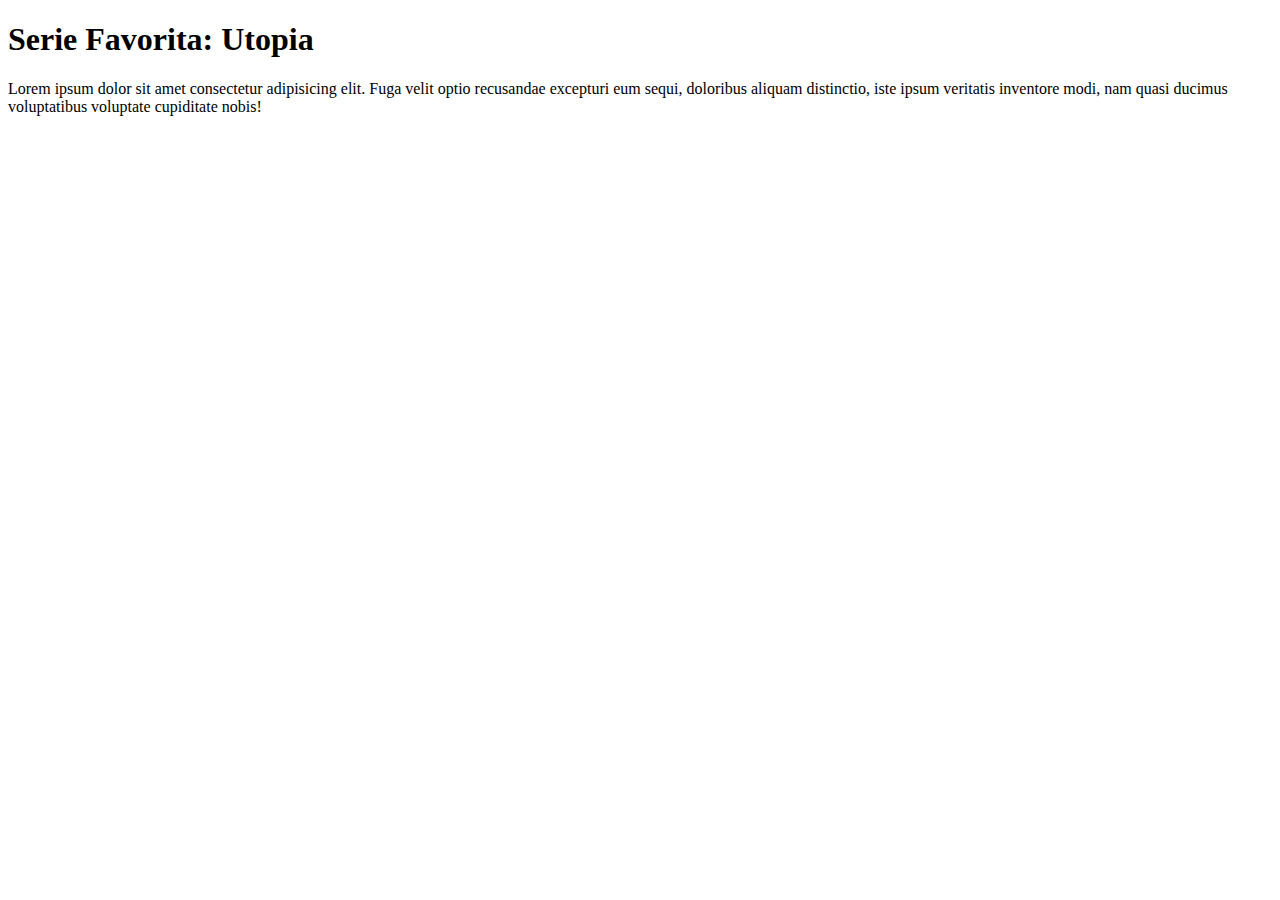
==== docs/index.html @ 69474b20 "Cambiando orden de archivos en carpetas." ====
<!DOCTYPE html>
<html lang="en">
<head>
  <meta charset="UTF-8">
  <meta name="viewport" content="width=device-width, initial-scale=1.0">
  <title>Práctica 12</title>
</head>
<h1>Serie Favorita: Utopia</h1>
<body>
  Lorem ipsum dolor sit amet consectetur adipisicing elit. Fuga velit optio recusandae excepturi eum sequi, doloribus aliquam distinctio, iste ipsum veritatis inventore modi, nam quasi ducimus voluptatibus voluptate cupiditate nobis!
</body>
</html>
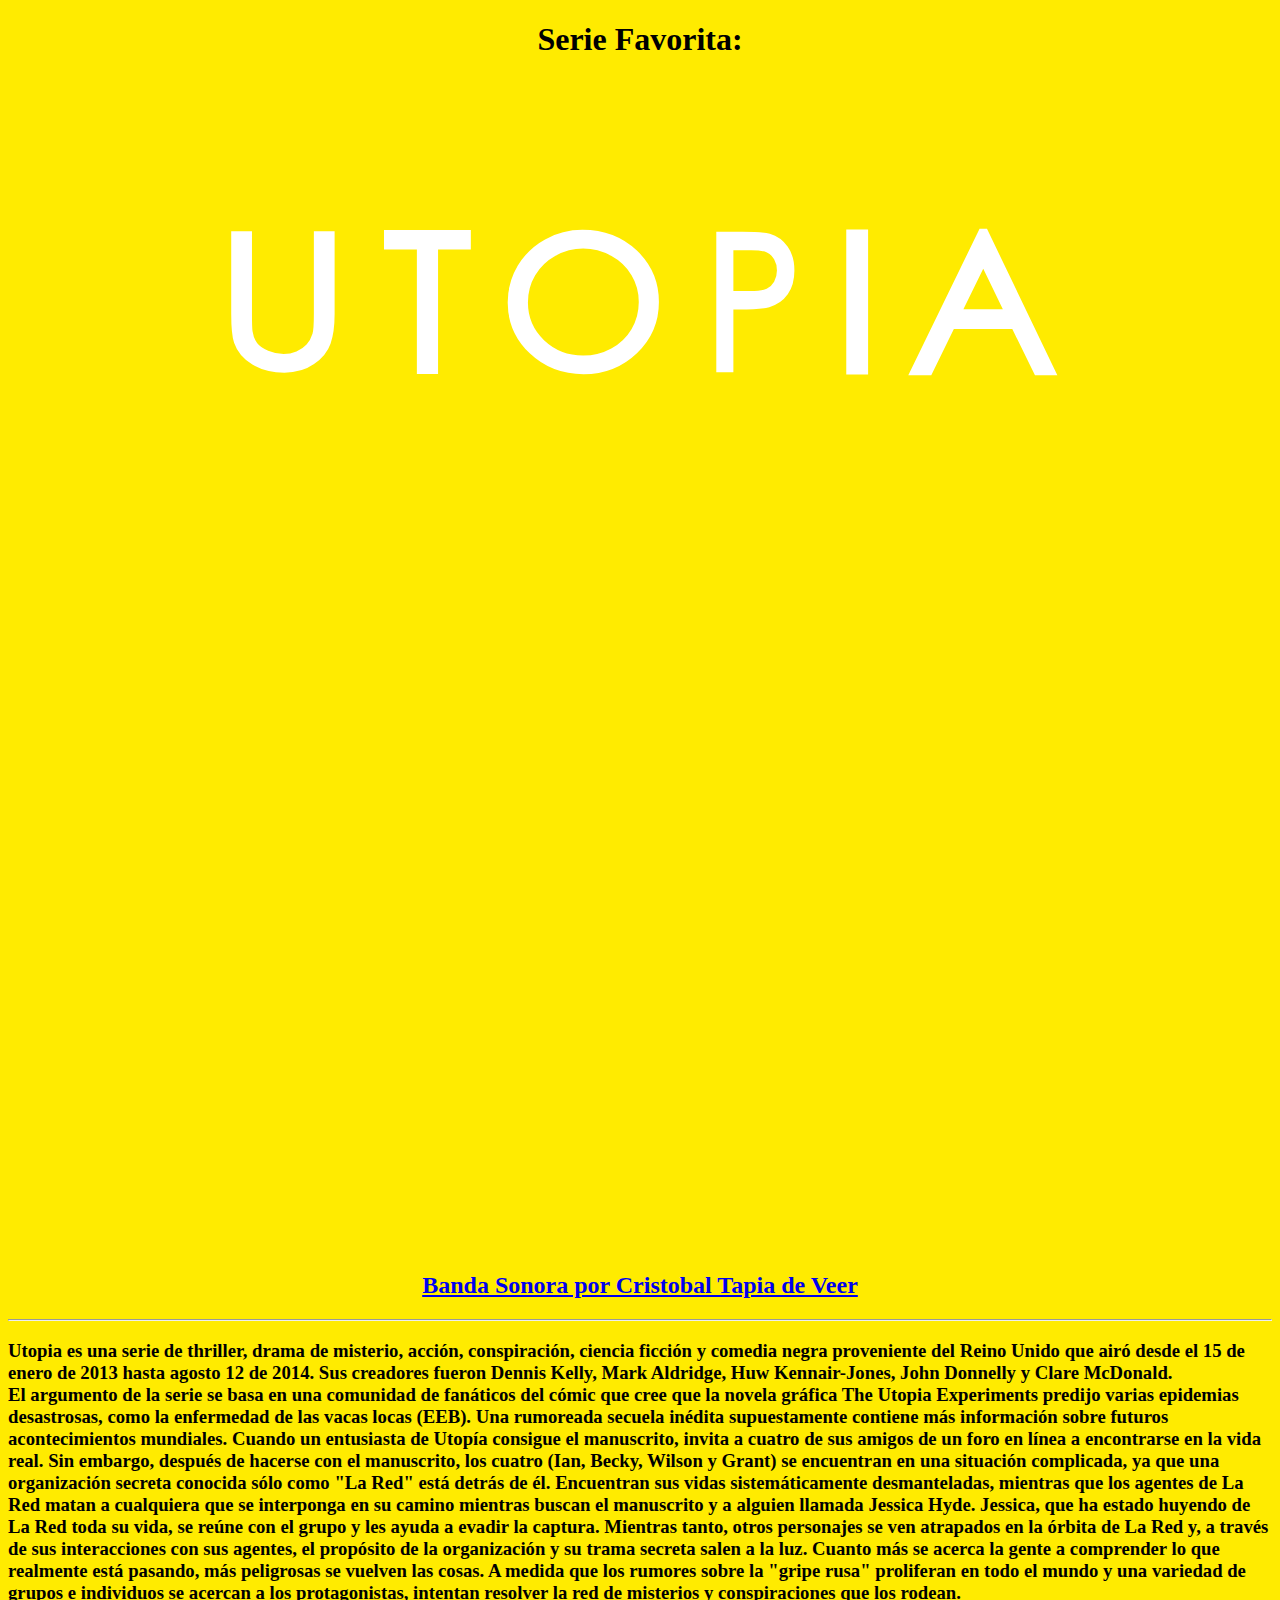
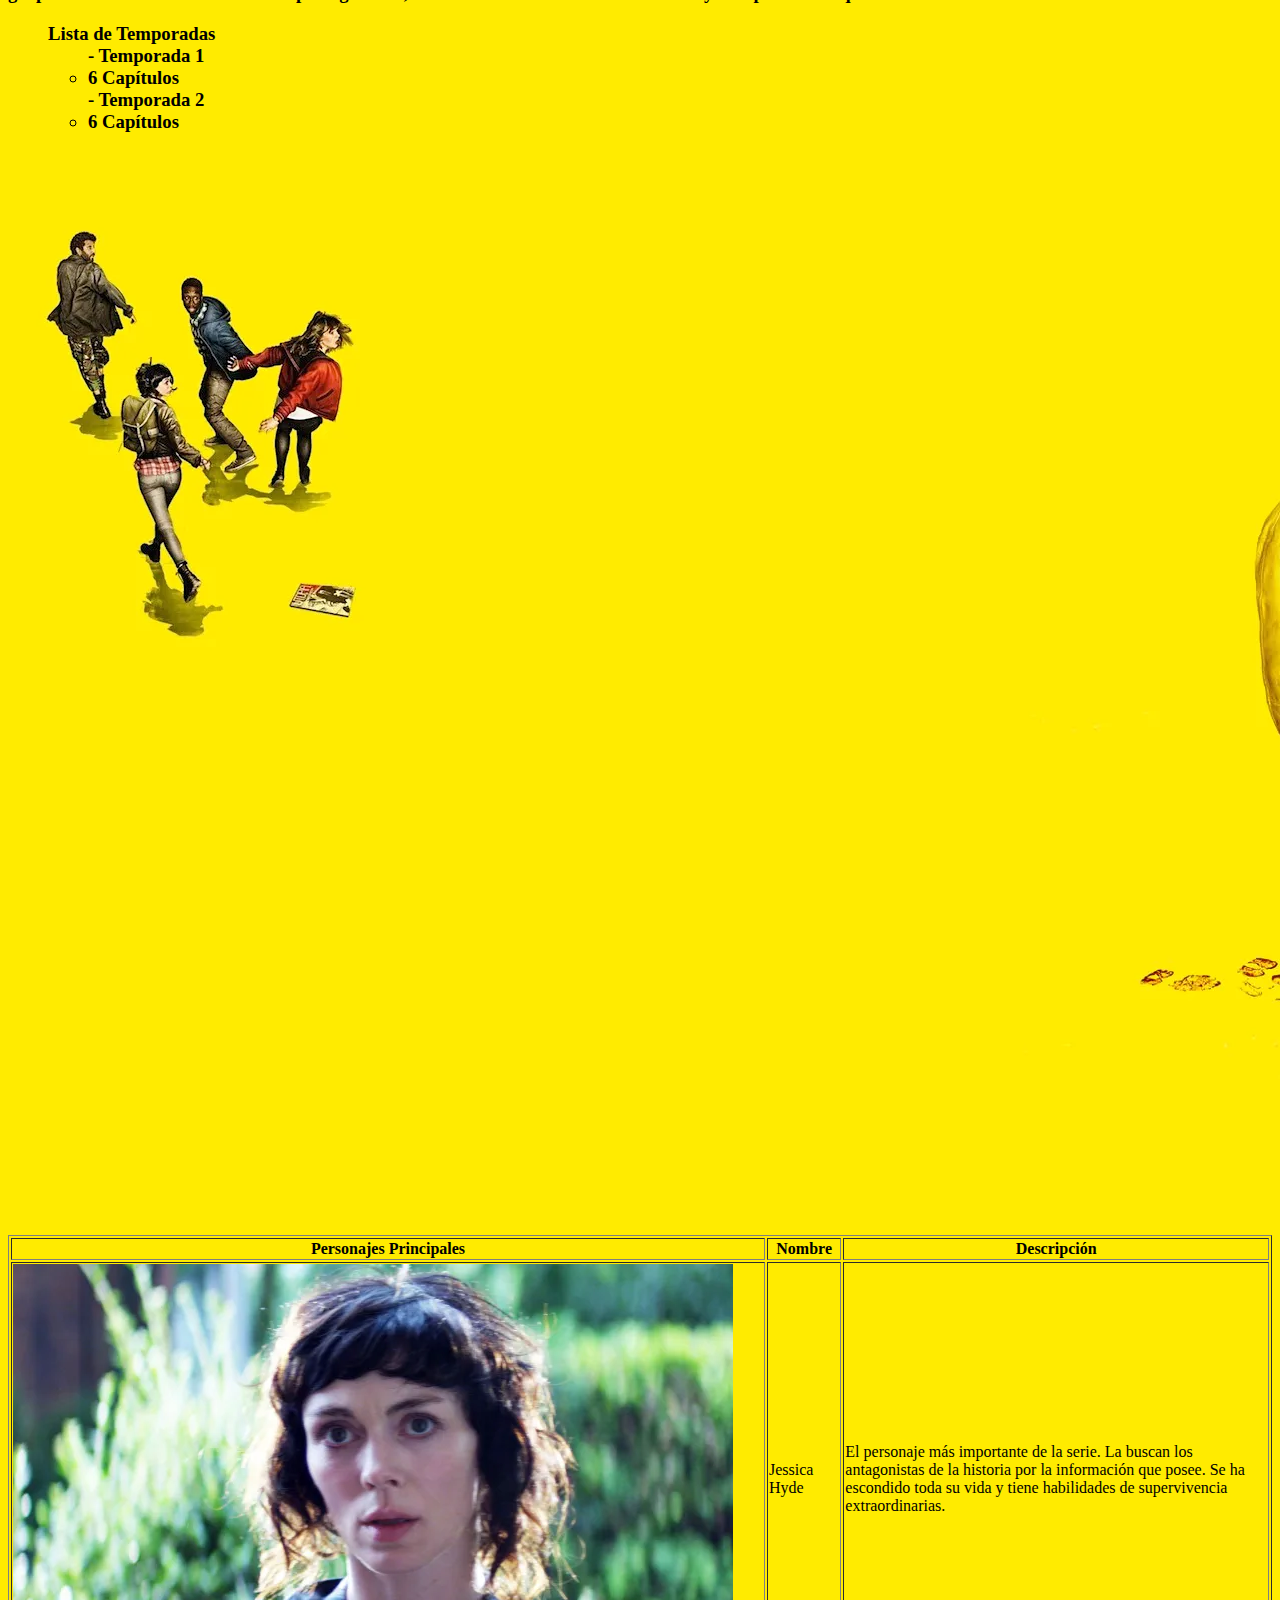
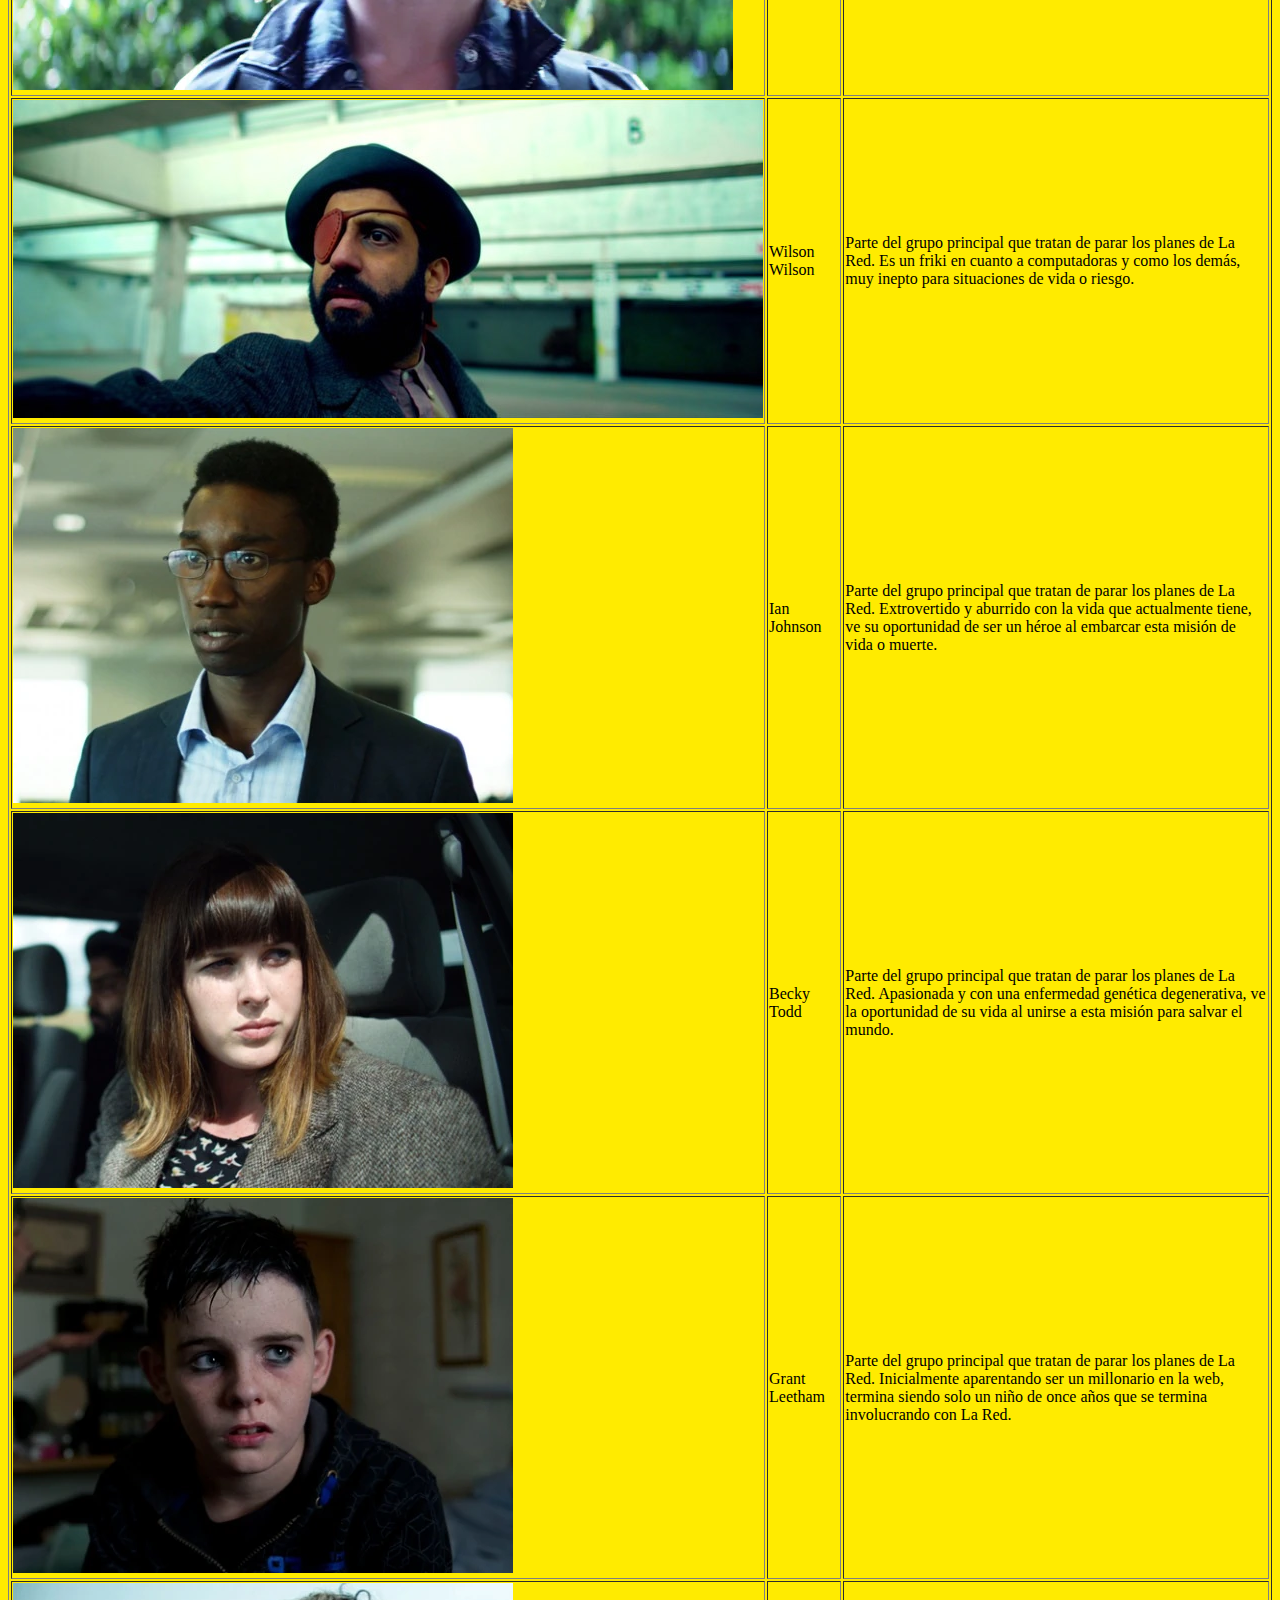
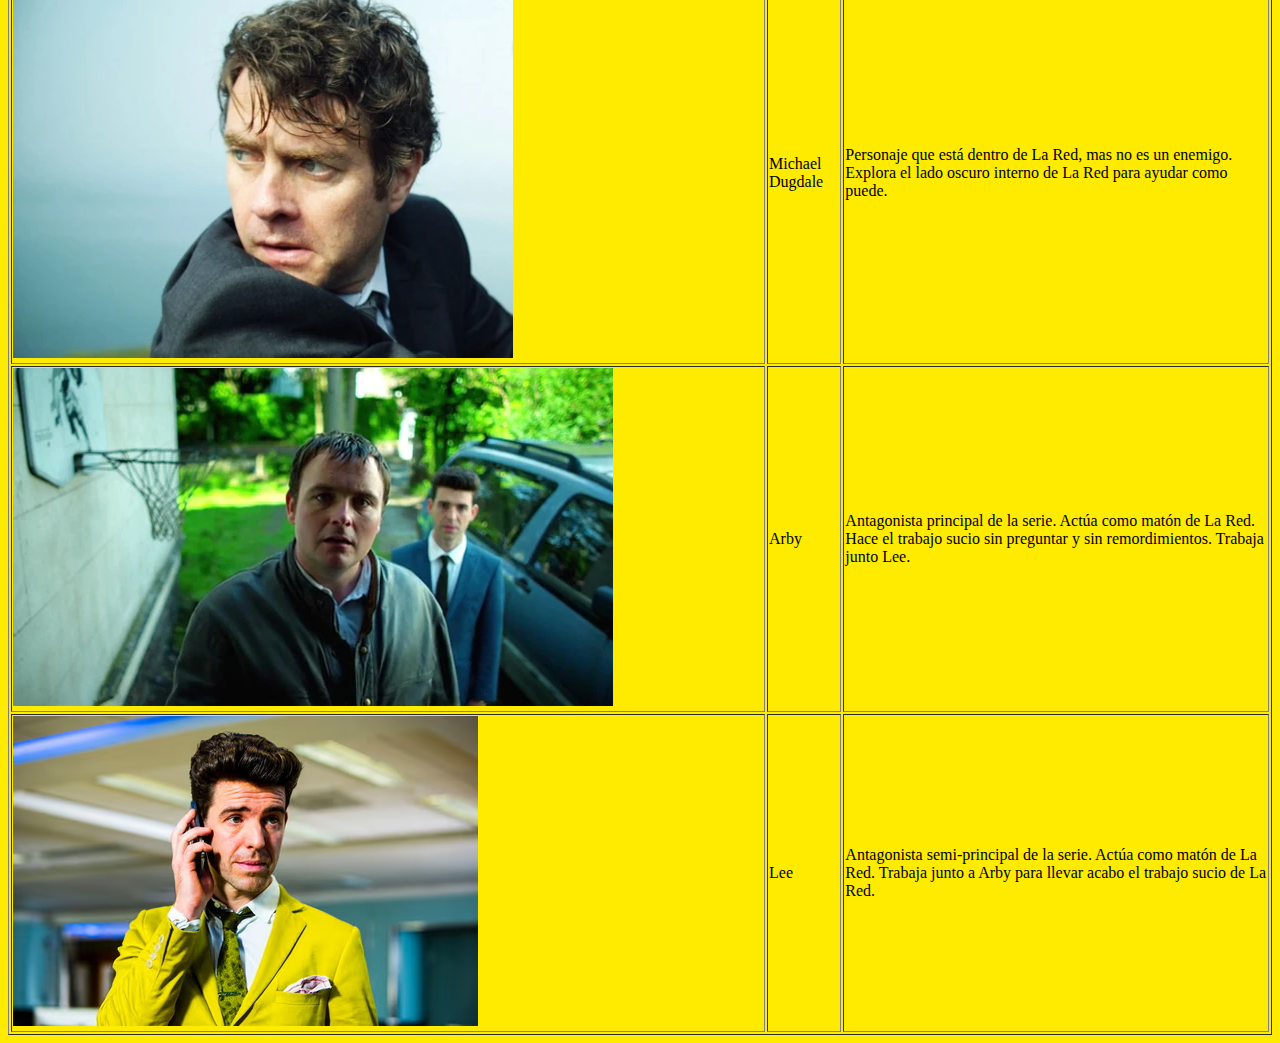
==== commit 51c2a31a: "Agregando contenido a página html, e imágenes, así como un archivo de estilos." ====
--- a/docs/index.html
+++ b/docs/index.html
@@ -1,12 +1,96 @@
 <!DOCTYPE html>
-<html lang="en">
+<html lang="es">
 <head>
   <meta charset="UTF-8">
   <meta name="viewport" content="width=device-width, initial-scale=1.0">
   <title>Práctica 12</title>
+  <link rel="stylesheet" href="css/style.css" />
 </head>
-<h1>Serie Favorita: Utopia</h1>
-<body>
-  Lorem ipsum dolor sit amet consectetur adipisicing elit. Fuga velit optio recusandae excepturi eum sequi, doloribus aliquam distinctio, iste ipsum veritatis inventore modi, nam quasi ducimus voluptatibus voluptate cupiditate nobis!
-</body>
+  <header>
+    <h1><center>Serie Favorita:</center></h1>
+    <center><img src="img/utopia-titulo.svg" alt="Título de la serie: Utopia"></center>
+  </header>
+  <article>
+    <section>
+      <center><iframe width="1080" height="720" src="https://www.youtube.com/embed/IhPTUog6DWc?si=ge0805HL0Cbcd333" title="YouTube video player" frameborder="0" allow="accelerometer; autoplay; clipboard-write; encrypted-media; gyroscope; picture-in-picture; web-share" referrerpolicy="strict-origin-when-cross-origin" allowfullscreen></iframe></center>
+      <h2><center><a href="https://www.youtube.com/watch?v=f6855KGtN1Y&list=PLysDEbJjdAUM4kd94SXpONlsoxXNsVcUP" target="_blank">Banda Sonora por Cristobal Tapia de Veer</a></center></h2>
+    </section>
+    <hr>
+    <section>
+      <body>
+        <h3>
+          Utopia es una serie de thriller, drama de misterio, acción, conspiración, ciencia ficción y comedia negra proveniente del Reino Unido que airó desde el 15 de enero de 2013 hasta agosto 12 de 2014. Sus creadores fueron Dennis Kelly, Mark Aldridge, Huw Kennair-Jones, John Donnelly y Clare McDonald. 
+          <br>
+          El argumento de la serie se basa en una comunidad de fanáticos del cómic que cree que la novela gráfica The Utopia Experiments predijo varias epidemias desastrosas, como la enfermedad de las vacas locas (EEB). Una rumoreada secuela inédita supuestamente contiene más información sobre futuros acontecimientos mundiales. Cuando un entusiasta de Utopía consigue el manuscrito, invita a cuatro de sus amigos de un foro en línea a encontrarse en la vida real. Sin embargo, después de hacerse con el manuscrito, los cuatro (Ian, Becky, Wilson y Grant) se encuentran en una situación complicada, ya que una organización secreta conocida sólo como "La Red" está detrás de él. Encuentran sus vidas sistemáticamente desmanteladas, mientras que los agentes de La Red matan a cualquiera que se interponga en su camino mientras buscan el manuscrito y a alguien llamada Jessica Hyde.
+
+          Jessica, que ha estado huyendo de La Red toda su vida, se reúne con el grupo y les ayuda a evadir la captura. Mientras tanto, otros personajes se ven atrapados en la órbita de La Red y, a través de sus interacciones con sus agentes, el propósito de la organización y su trama secreta salen a la luz. Cuanto más se acerca la gente a comprender lo que realmente está pasando, más peligrosas se vuelven las cosas. A medida que los rumores sobre la "gripe rusa" proliferan en todo el mundo y una variedad de grupos e individuos se acercan a los protagonistas, intentan resolver la red de misterios y conspiraciones que los rodean.
+          <br>
+          <ul>Lista de Temporadas
+          <ul>- Temporada 1
+            <li>6 Capítulos</li>
+          </ul>
+          <ul>- Temporada 2
+            <li>6 Capítulos</li>
+          </ul>
+          </ul>
+        </h3>
+      </body>
+    </section>
+    <section>
+      <center><img src="img/utopia-poster.webp" alt="Póster promocional de Utopia."></center>
+    </section>
+    </hr>
+    <section>
+      <body>
+      <center><table border="1">
+        <tr>
+          <th>Personajes Principales</th>
+          <th>Nombre</th>
+          <th>Descripción</th>
+        </tr>
+        <tr>
+          <td><img src="img/jessica.webp" alt="Jessica Hyde"></td>
+          <td>Jessica Hyde</td>
+          <td>El personaje más importante de la serie. La buscan los antagonistas de la historia por la información que posee. Se ha escondido toda su vida y tiene habilidades de supervivencia extraordinarias.</td>
+        </tr>
+        <tr>
+          <td><img src="img/wilson.jpeg" alt="Wilson Wilson"></td>
+          <td>Wilson Wilson</td>
+          <td>Parte del grupo principal que tratan de parar los planes de La Red. Es un friki en cuanto a computadoras y como los demás, muy inepto para situaciones de vida o riesgo.</td>
+        </tr>
+        <tr>
+          <td><img src="img/ian.webp" alt="Ian Johnson"></td>
+          <td>Ian Johnson</td>
+          <td>Parte del grupo principal que tratan de parar los planes de La Red. Extrovertido y aburrido con la vida que actualmente tiene, ve su oportunidad de ser un héroe al embarcar esta misión de vida o muerte.</td>
+        </tr>
+        <tr>
+          <td><img src="img/becky.webp" alt="Becky Todd"></td>
+          <td>Becky Todd</td>
+          <td>Parte del grupo principal que tratan de parar los planes de La Red. Apasionada y con una enfermedad genética degenerativa, ve la oportunidad de su vida al unirse a esta misión para salvar el mundo.</td>
+        </tr>
+        <tr>
+          <td><img src="img/grant.webp" alt="Grant Leetham"></td>
+          <td>Grant Leetham</td>
+          <td>Parte del grupo principal que tratan de parar los planes de La Red. Inicialmente aparentando ser un millonario en la web, termina siendo solo un niño de once años que se termina involucrando con La Red.</td>
+        </tr>
+        <tr>
+          <td><img src="img/dugdale.webp" alt="Michael Dugdale"></td>
+          <td>Michael Dugdale</td>
+          <td>Personaje que está dentro de La Red, mas no es un enemigo. Explora el lado oscuro interno de La Red para ayudar como puede.</td>
+        </tr>
+        <tr>
+          <td><img src="img/arby.webp" alt="Arby"></td>
+          <td>Arby</td>
+          <td>Antagonista principal de la serie. Actúa como matón de La Red. Hace el trabajo sucio sin preguntar y sin remordimientos. Trabaja junto Lee.</td>
+        </tr>
+        <tr>
+          <td><img src="img/lee.avif" alt="Lee"></td>
+          <td>Lee</td>
+          <td>Antagonista semi-principal de la serie. Actúa como matón de La Red. Trabaja junto a Arby para llevar acabo el trabajo sucio de La Red.</td>
+        </tr>
+      </table>
+      </center>
+      </body>
+    </section>
+  </article>
 </html>--- a/docs/css/style.css
+++ b/docs/css/style.css
@@ -0,0 +1,4 @@
+html {
+  background-color: #ffeb00;
+  color: black;
+}
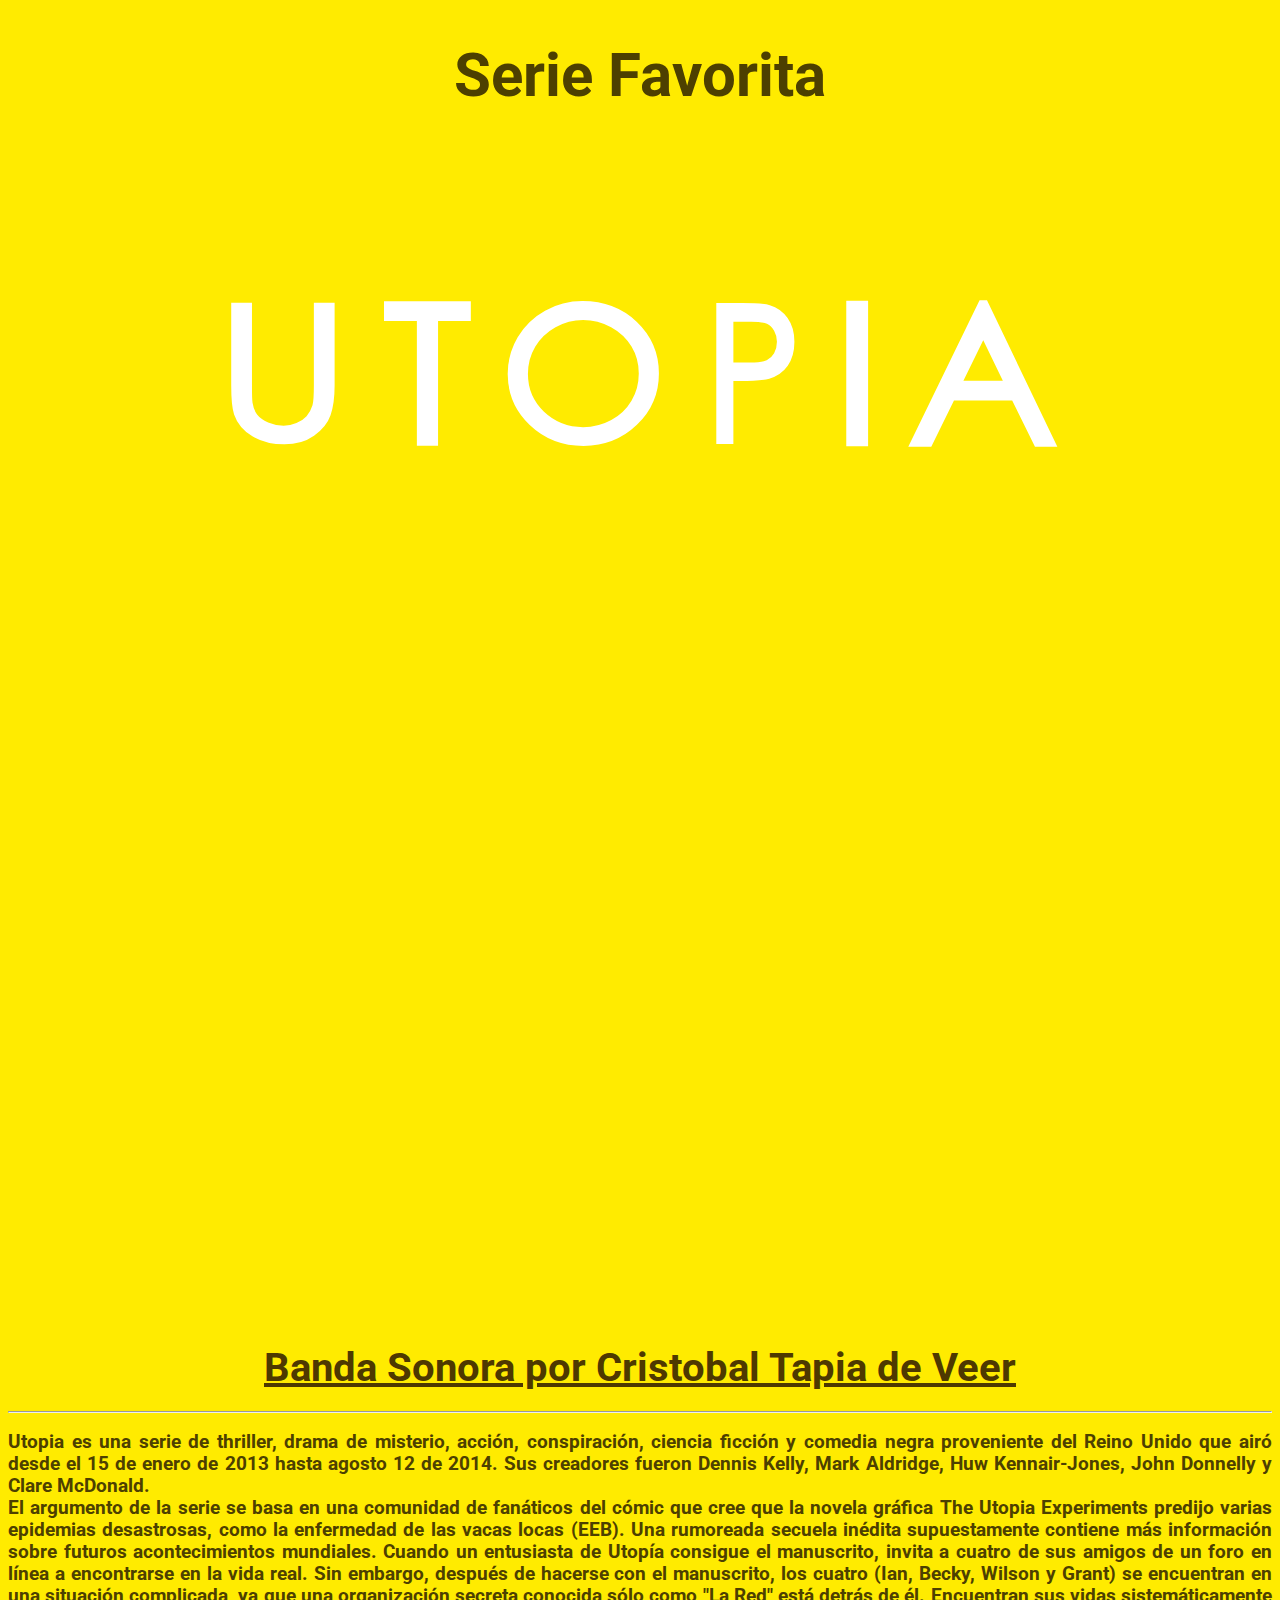
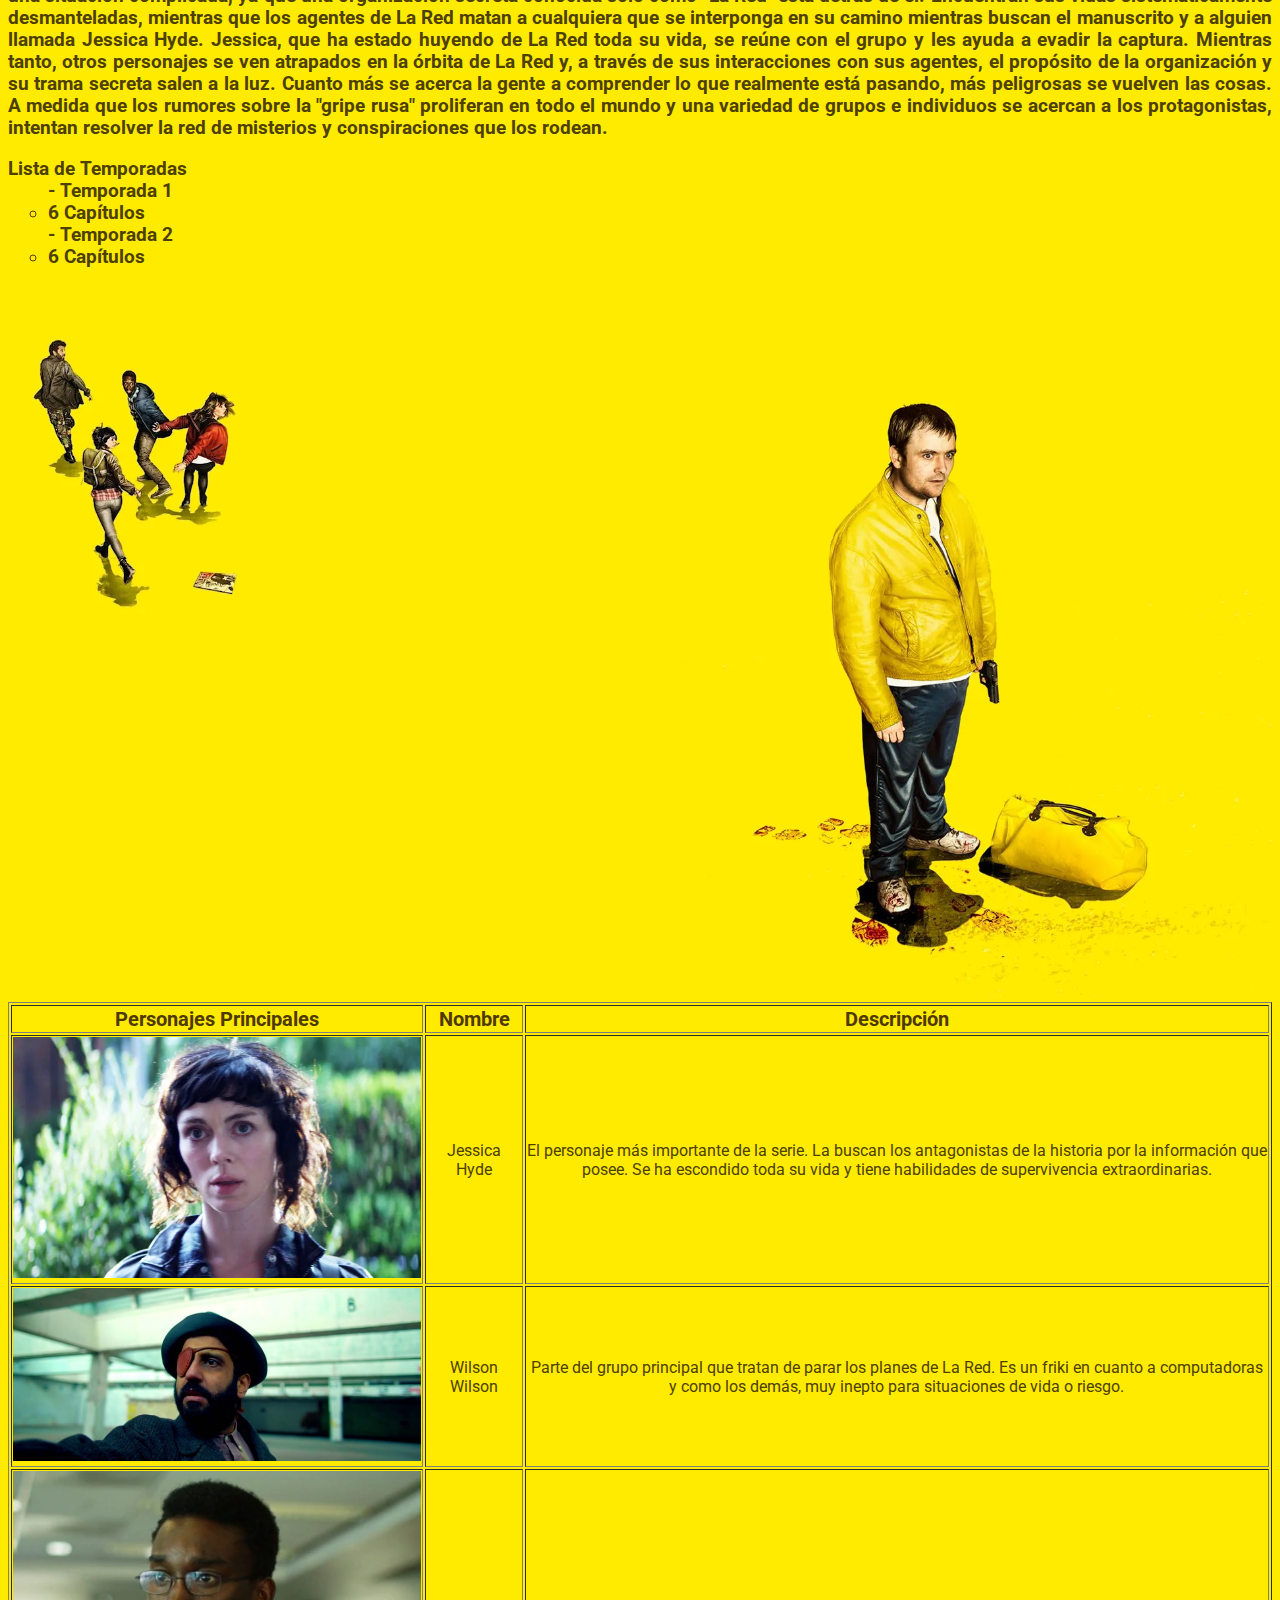
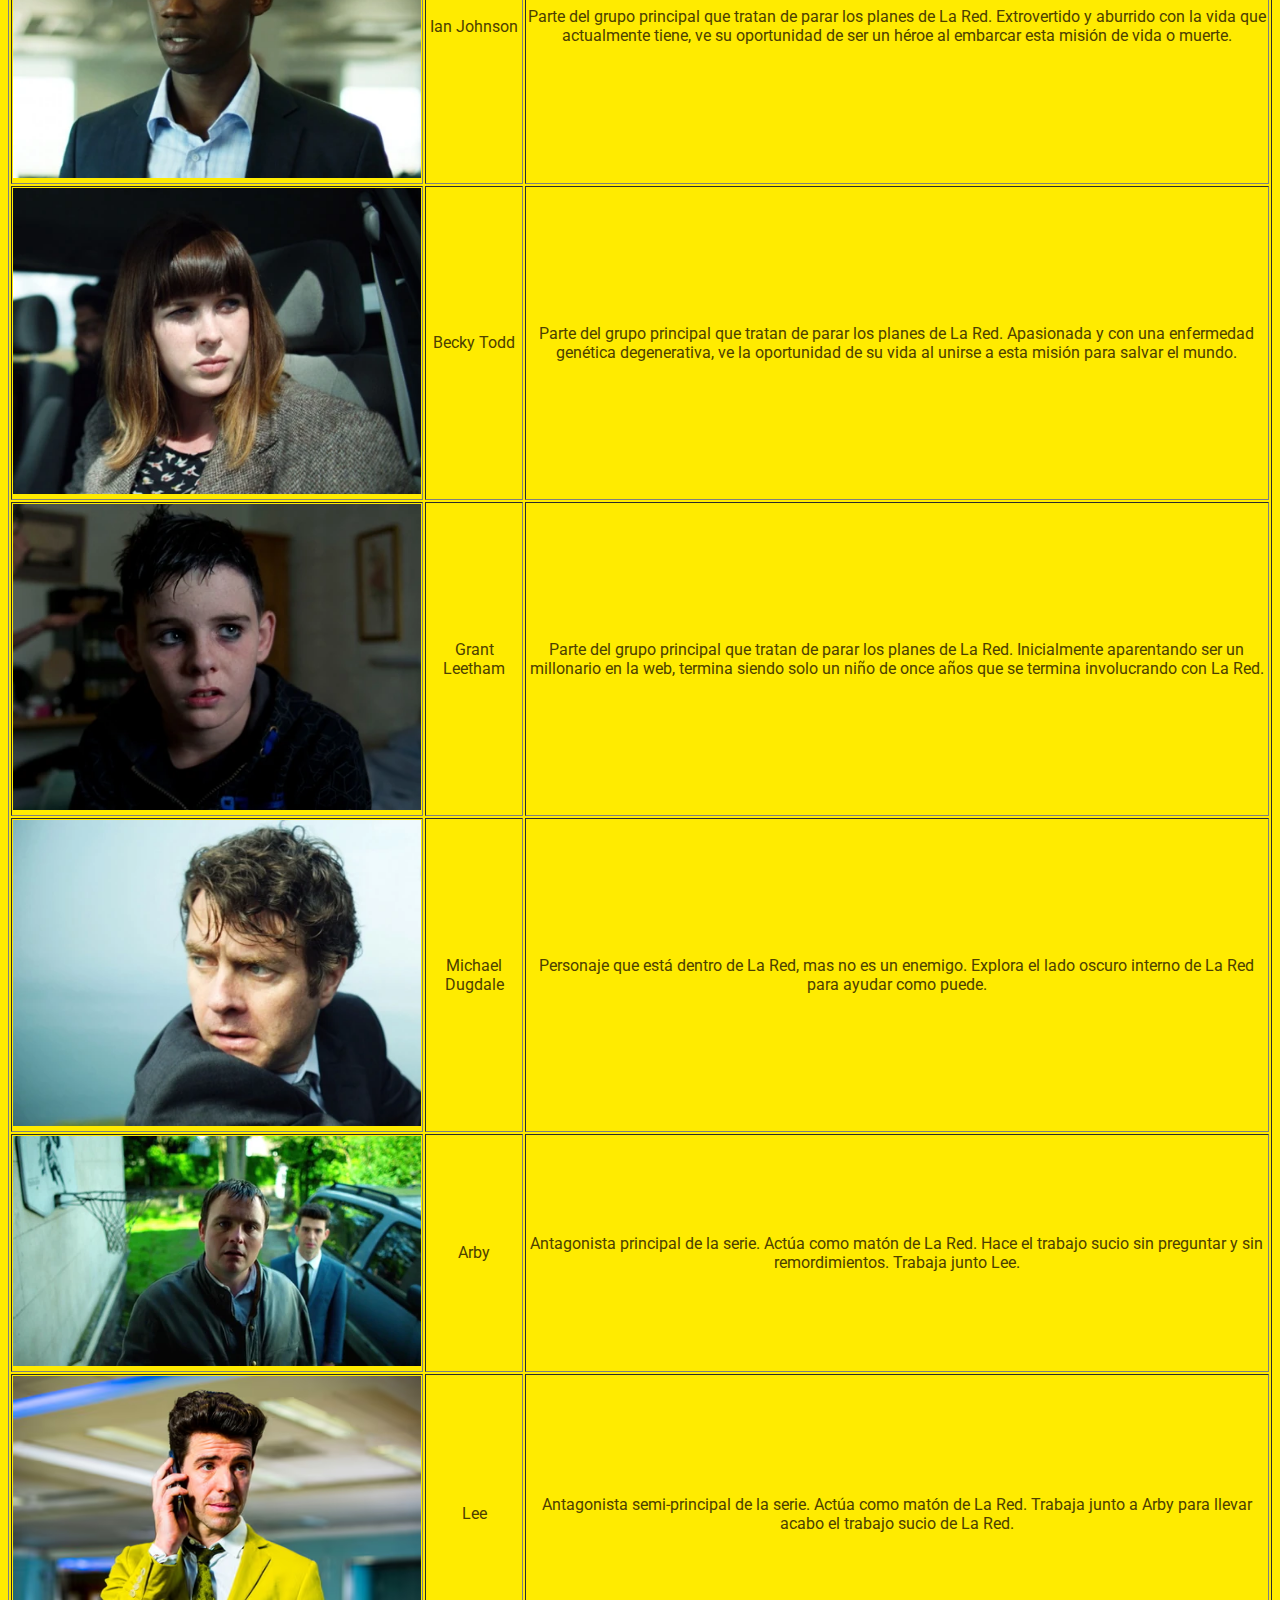
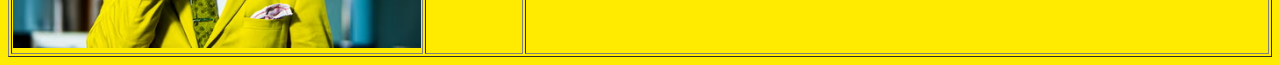
==== commit dc7c5f47: "Agregando a la hoja de estilos contenido de la práctica 13, así como un favicon e información al REA" ====
--- a/docs/index.html
+++ b/docs/index.html
@@ -1,23 +1,29 @@
 <!DOCTYPE html>
 <html lang="es">
 <head>
-  <meta charset="UTF-8">
-  <meta name="viewport" content="width=device-width, initial-scale=1.0">
-  <title>Práctica 12</title>
+  <meta charset="UTF-8" >
+  <meta name="viewport" content="width=device-width, initial-scale=1.0" >
+  <meta name="description" content="Esta página es parte de la práctica 12 y 13, y habla acerca de la serie Utopia." >
+  <title>Utopia</title>
+  <link rel="preconnect" href="https://fonts.googleapis.com">
+  <link rel="preconnect" href="https://fonts.gstatic.com" crossorigin>
+  <link href="https://fonts.googleapis.com/css2?family=Roboto:ital,wght@0,100;0,300;0,400;0,500;0,700;0,900;1,100;1,300;1,400;1,500;1,700;1,900&display=swap" rel="stylesheet">
+  <meta name="viewport" content="width=device-width, initial-scale=1.0" />
   <link rel="stylesheet" href="css/style.css" />
+  <link rel="icon" href="img/favicon.png" />
 </head>
   <header>
-    <h1><center>Serie Favorita:</center></h1>
+    <h1 class="title">Serie Favorita</h1>
     <center><img src="img/utopia-titulo.svg" alt="Título de la serie: Utopia"></center>
   </header>
   <article>
     <section>
       <center><iframe width="1080" height="720" src="https://www.youtube.com/embed/IhPTUog6DWc?si=ge0805HL0Cbcd333" title="YouTube video player" frameborder="0" allow="accelerometer; autoplay; clipboard-write; encrypted-media; gyroscope; picture-in-picture; web-share" referrerpolicy="strict-origin-when-cross-origin" allowfullscreen></iframe></center>
-      <h2><center><a href="https://www.youtube.com/watch?v=f6855KGtN1Y&list=PLysDEbJjdAUM4kd94SXpONlsoxXNsVcUP" target="_blank">Banda Sonora por Cristobal Tapia de Veer</a></center></h2>
+      <h2 class="text-center"><a class="link" href="https://www.youtube.com/watch?v=f6855KGtN1Y&list=PLysDEbJjdAUM4kd94SXpONlsoxXNsVcUP" target="_blank">Banda Sonora por Cristobal Tapia de Veer</a></h2>
     </section>
     <hr>
     <section>
-      <body>
+      <body class="text-justify">
         <h3>
           Utopia es una serie de thriller, drama de misterio, acción, conspiración, ciencia ficción y comedia negra proveniente del Reino Unido que airó desde el 15 de enero de 2013 hasta agosto 12 de 2014. Sus creadores fueron Dennis Kelly, Mark Aldridge, Huw Kennair-Jones, John Donnelly y Clare McDonald. 
           <br>
@@ -25,7 +31,7 @@
 
           Jessica, que ha estado huyendo de La Red toda su vida, se reúne con el grupo y les ayuda a evadir la captura. Mientras tanto, otros personajes se ven atrapados en la órbita de La Red y, a través de sus interacciones con sus agentes, el propósito de la organización y su trama secreta salen a la luz. Cuanto más se acerca la gente a comprender lo que realmente está pasando, más peligrosas se vuelven las cosas. A medida que los rumores sobre la "gripe rusa" proliferan en todo el mundo y una variedad de grupos e individuos se acercan a los protagonistas, intentan resolver la red de misterios y conspiraciones que los rodean.
           <br>
-          <ul>Lista de Temporadas
+          <ul class="list">Lista de Temporadas
           <ul>- Temporada 1
             <li>6 Capítulos</li>
           </ul>
@@ -43,50 +49,50 @@
     <section>
       <body>
       <center><table border="1">
-        <tr>
-          <th>Personajes Principales</th>
-          <th>Nombre</th>
-          <th>Descripción</th>
+        <tr class="table">
+          <th class="headline">Personajes Principales</th>
+          <th class="headline">Nombre</th>
+          <th class="headline">Descripción</th>
         </tr>
         <tr>
           <td><img src="img/jessica.webp" alt="Jessica Hyde"></td>
-          <td>Jessica Hyde</td>
-          <td>El personaje más importante de la serie. La buscan los antagonistas de la historia por la información que posee. Se ha escondido toda su vida y tiene habilidades de supervivencia extraordinarias.</td>
+          <td class="text-center">Jessica Hyde</td>
+          <td class="text-center">El personaje más importante de la serie. La buscan los antagonistas de la historia por la información que posee. Se ha escondido toda su vida y tiene habilidades de supervivencia extraordinarias.</td>
         </tr>
         <tr>
           <td><img src="img/wilson.jpeg" alt="Wilson Wilson"></td>
-          <td>Wilson Wilson</td>
-          <td>Parte del grupo principal que tratan de parar los planes de La Red. Es un friki en cuanto a computadoras y como los demás, muy inepto para situaciones de vida o riesgo.</td>
+          <td class="text-center">Wilson Wilson</td>
+          <td class="text-center">Parte del grupo principal que tratan de parar los planes de La Red. Es un friki en cuanto a computadoras y como los demás, muy inepto para situaciones de vida o riesgo.</td>
         </tr>
         <tr>
           <td><img src="img/ian.webp" alt="Ian Johnson"></td>
-          <td>Ian Johnson</td>
-          <td>Parte del grupo principal que tratan de parar los planes de La Red. Extrovertido y aburrido con la vida que actualmente tiene, ve su oportunidad de ser un héroe al embarcar esta misión de vida o muerte.</td>
+          <td class="text-center">Ian Johnson</td>
+          <td class="text-center">Parte del grupo principal que tratan de parar los planes de La Red. Extrovertido y aburrido con la vida que actualmente tiene, ve su oportunidad de ser un héroe al embarcar esta misión de vida o muerte.</td>
         </tr>
         <tr>
           <td><img src="img/becky.webp" alt="Becky Todd"></td>
-          <td>Becky Todd</td>
-          <td>Parte del grupo principal que tratan de parar los planes de La Red. Apasionada y con una enfermedad genética degenerativa, ve la oportunidad de su vida al unirse a esta misión para salvar el mundo.</td>
+          <td class="text-center">Becky Todd</td>
+          <td class="text-center">Parte del grupo principal que tratan de parar los planes de La Red. Apasionada y con una enfermedad genética degenerativa, ve la oportunidad de su vida al unirse a esta misión para salvar el mundo.</td>
         </tr>
         <tr>
           <td><img src="img/grant.webp" alt="Grant Leetham"></td>
-          <td>Grant Leetham</td>
-          <td>Parte del grupo principal que tratan de parar los planes de La Red. Inicialmente aparentando ser un millonario en la web, termina siendo solo un niño de once años que se termina involucrando con La Red.</td>
+          <td class="text-center">Grant Leetham</td>
+          <td class="text-center">Parte del grupo principal que tratan de parar los planes de La Red. Inicialmente aparentando ser un millonario en la web, termina siendo solo un niño de once años que se termina involucrando con La Red.</td>
         </tr>
         <tr>
           <td><img src="img/dugdale.webp" alt="Michael Dugdale"></td>
-          <td>Michael Dugdale</td>
-          <td>Personaje que está dentro de La Red, mas no es un enemigo. Explora el lado oscuro interno de La Red para ayudar como puede.</td>
+          <td class="text-center">Michael Dugdale</td>
+          <td class="text-center">Personaje que está dentro de La Red, mas no es un enemigo. Explora el lado oscuro interno de La Red para ayudar como puede.</td>
         </tr>
         <tr>
           <td><img src="img/arby.webp" alt="Arby"></td>
-          <td>Arby</td>
-          <td>Antagonista principal de la serie. Actúa como matón de La Red. Hace el trabajo sucio sin preguntar y sin remordimientos. Trabaja junto Lee.</td>
+          <td class="text-center">Arby</td>
+          <td class="text-center">Antagonista principal de la serie. Actúa como matón de La Red. Hace el trabajo sucio sin preguntar y sin remordimientos. Trabaja junto Lee.</td>
         </tr>
         <tr>
           <td><img src="img/lee.avif" alt="Lee"></td>
-          <td>Lee</td>
-          <td>Antagonista semi-principal de la serie. Actúa como matón de La Red. Trabaja junto a Arby para llevar acabo el trabajo sucio de La Red.</td>
+          <td class="text-center">Lee</td>
+          <td class="text-center">Antagonista semi-principal de la serie. Actúa como matón de La Red. Trabaja junto a Arby para llevar acabo el trabajo sucio de La Red.</td>
         </tr>
       </table>
       </center>
--- a/docs/css/style.css
+++ b/docs/css/style.css
@@ -1,4 +1,83 @@
-html {
-  background-color: #ffeb00;
-  color: black;
+:root { 
+  --color-primary: #4d4000;
+  --color-secondary: #4e3900;
+  --color-tertiary: #1a1500;
+  --background-primary: #ffeb00;
 }
+
+body {
+  font-size: 16px;
+  font-family: "Roboto", sans-serif;
+  color: var(--color-primary);
+  background-color: var(--background-primary);
+}
+
+a { 
+    color: var(--color-tertiary);
+}
+
+a:hover {
+    color: #998a00;
+}
+
+img, iframe {
+    max-width: 100%;
+}
+
+table {
+    width: 100%;
+}
+
+/* Clases Utilitarias */
+
+.title {
+  font-size: 60px;
+  font-weight: bold;
+  text-align: center;
+  color: var(--color-primary);
+  background-color: var(--background-primary);
+}
+
+.subtitle {
+  font-size: 20px;
+  font-weight: bold;
+  color: var(--color-secondary);
+}
+
+.link {
+  font-size: 40px;
+  font-weight: bold;
+  color: var(--color-secondary);
+}
+
+.text-left {
+    text-align: left;
+}
+
+.text-center {
+  text-align: center;
+}
+
+.text-right {
+    text-align: right;
+}
+
+.text-justify {
+    text-align: justify;
+}
+
+.headline {
+  font-size: 20px;
+  font-weight: bold;
+  color: var(--color-secondary);
+}
+
+.list {
+  list-style-type: none; 
+  padding: 0; 
+}
+
+.table {
+  width: 100%;
+  border-collapse: collapse;
+}
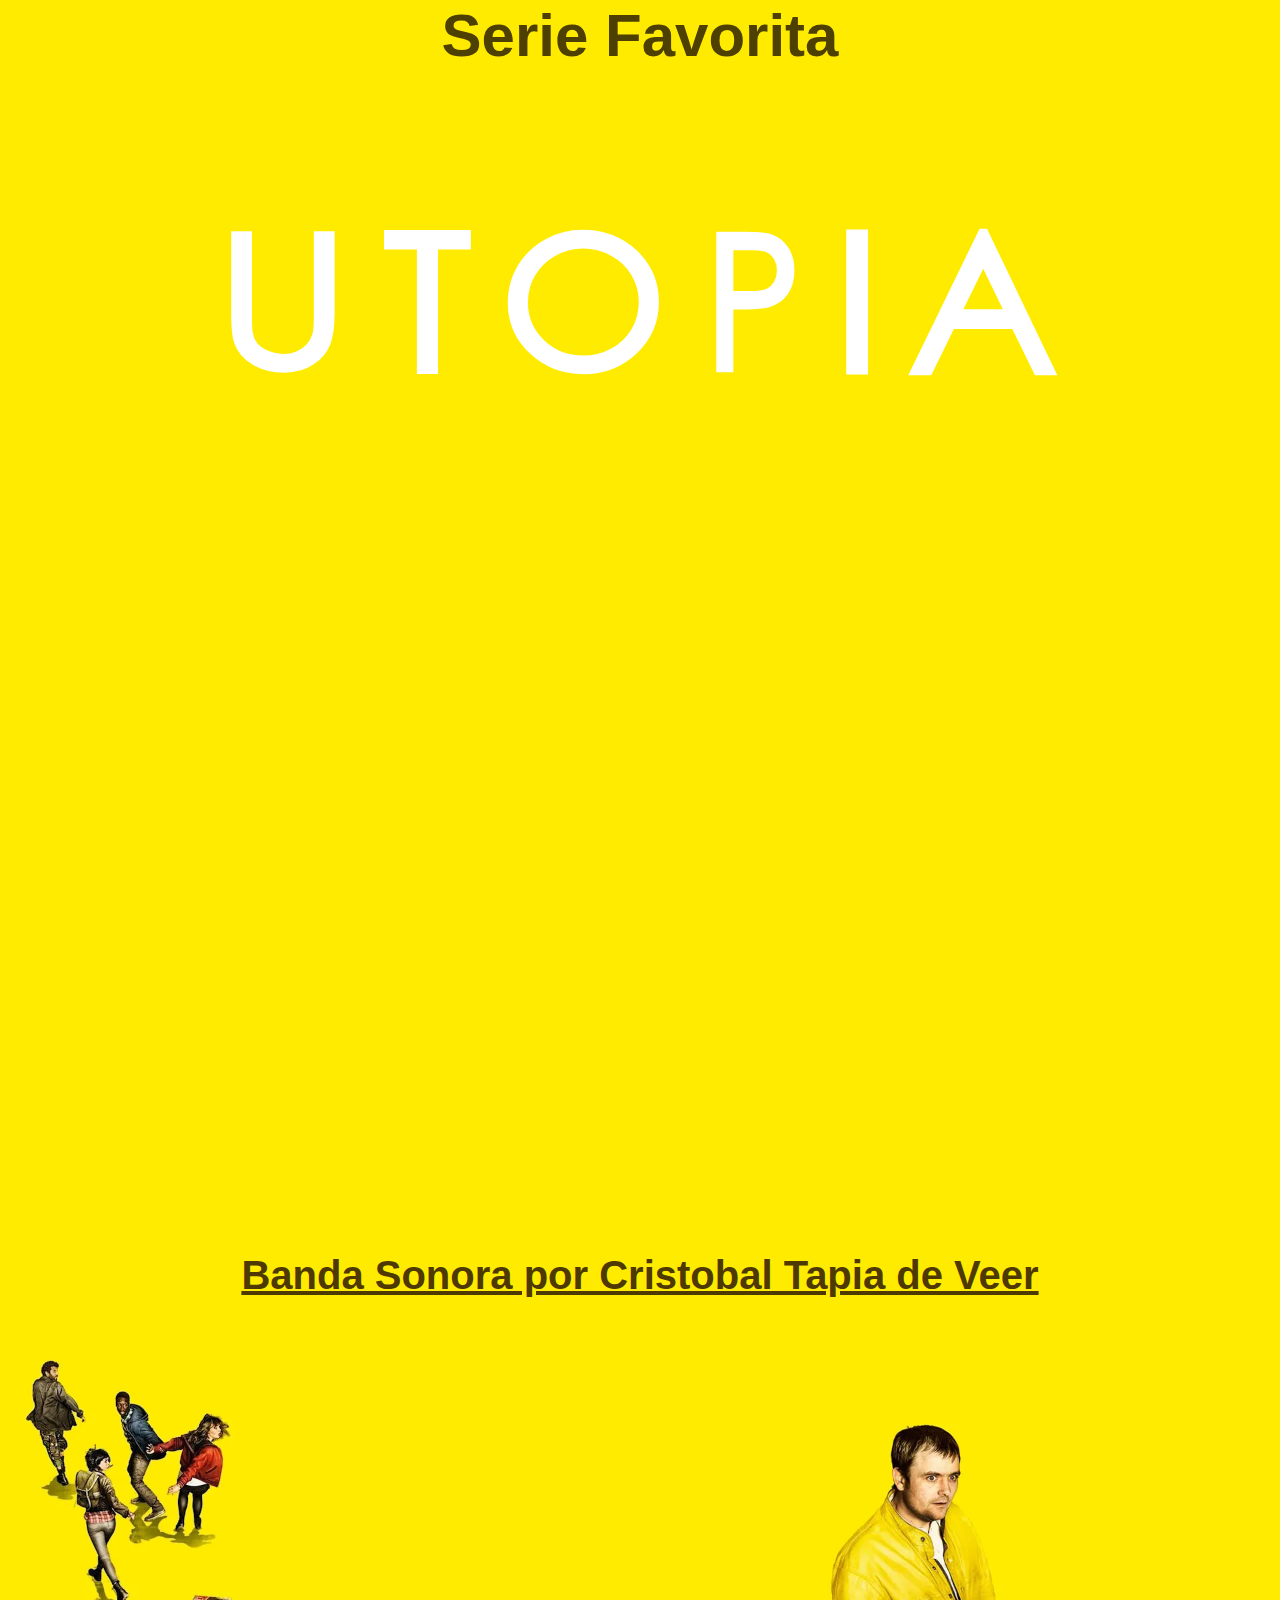
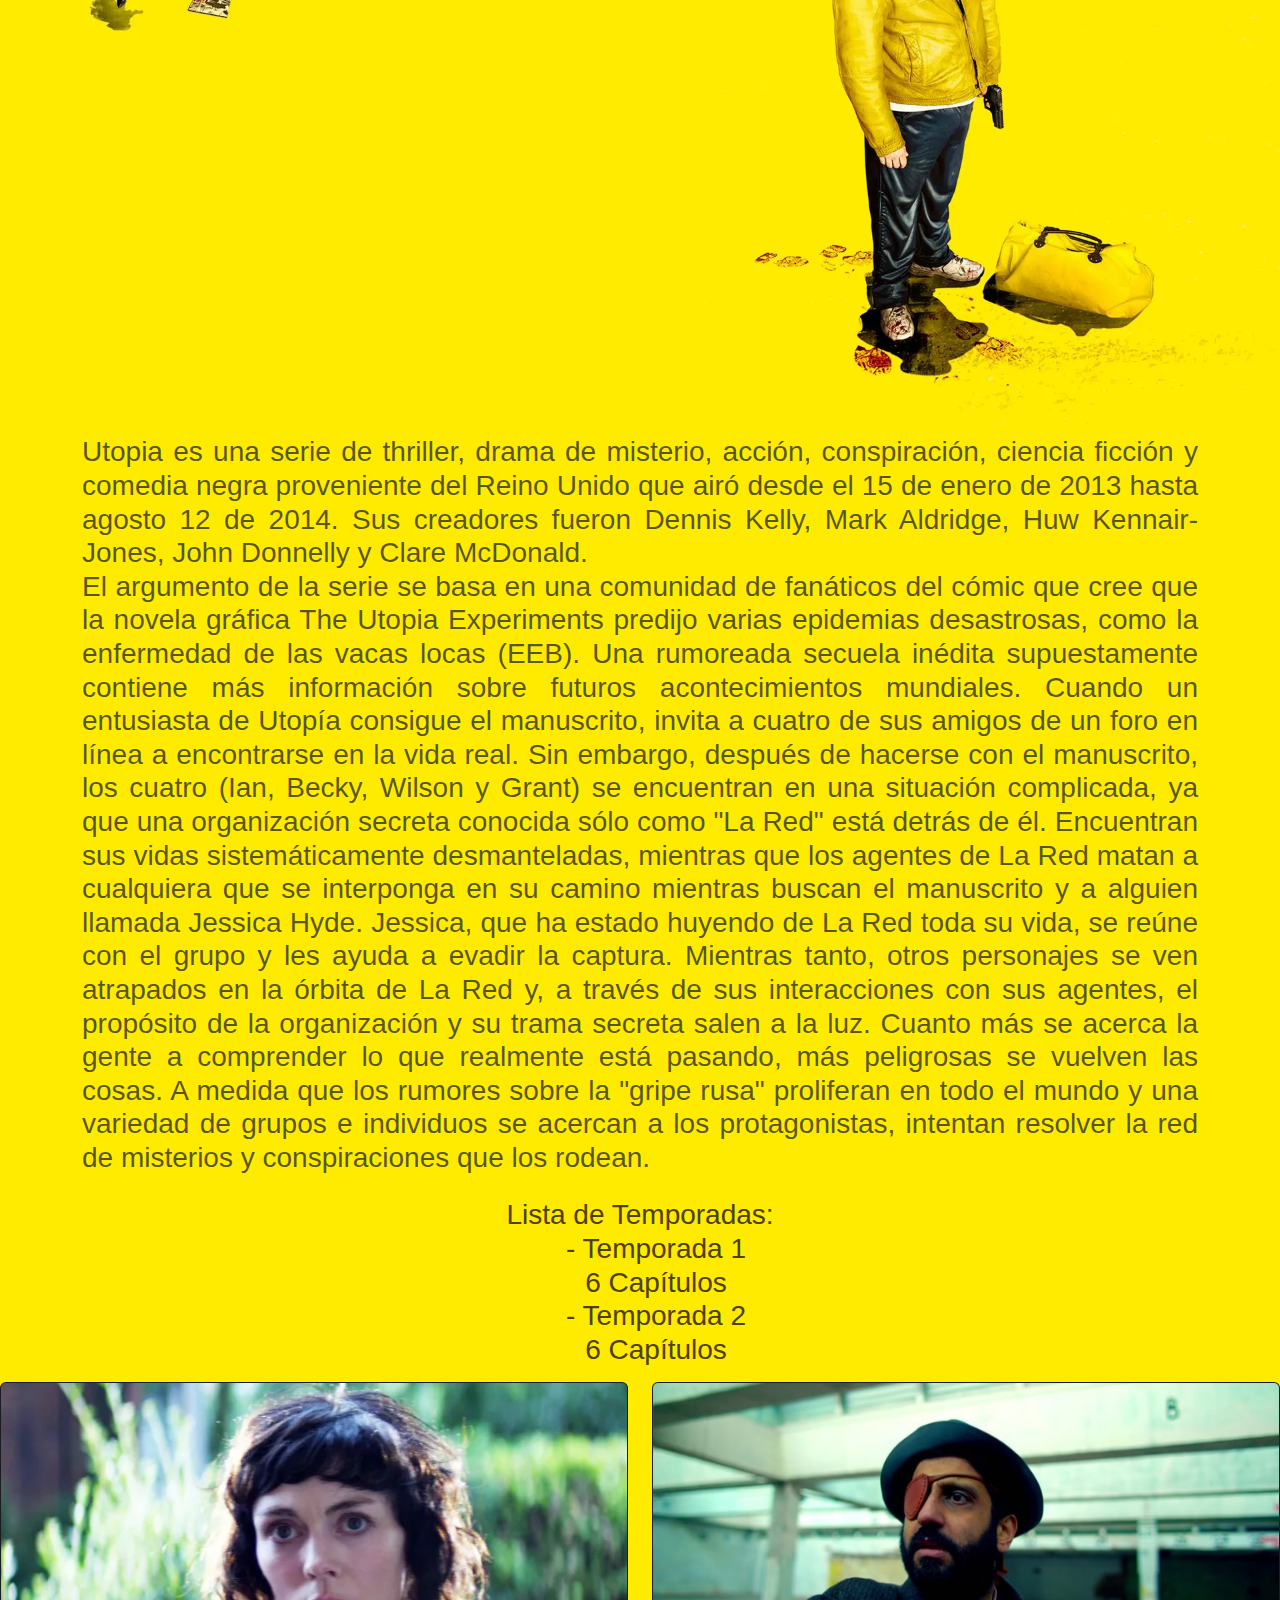
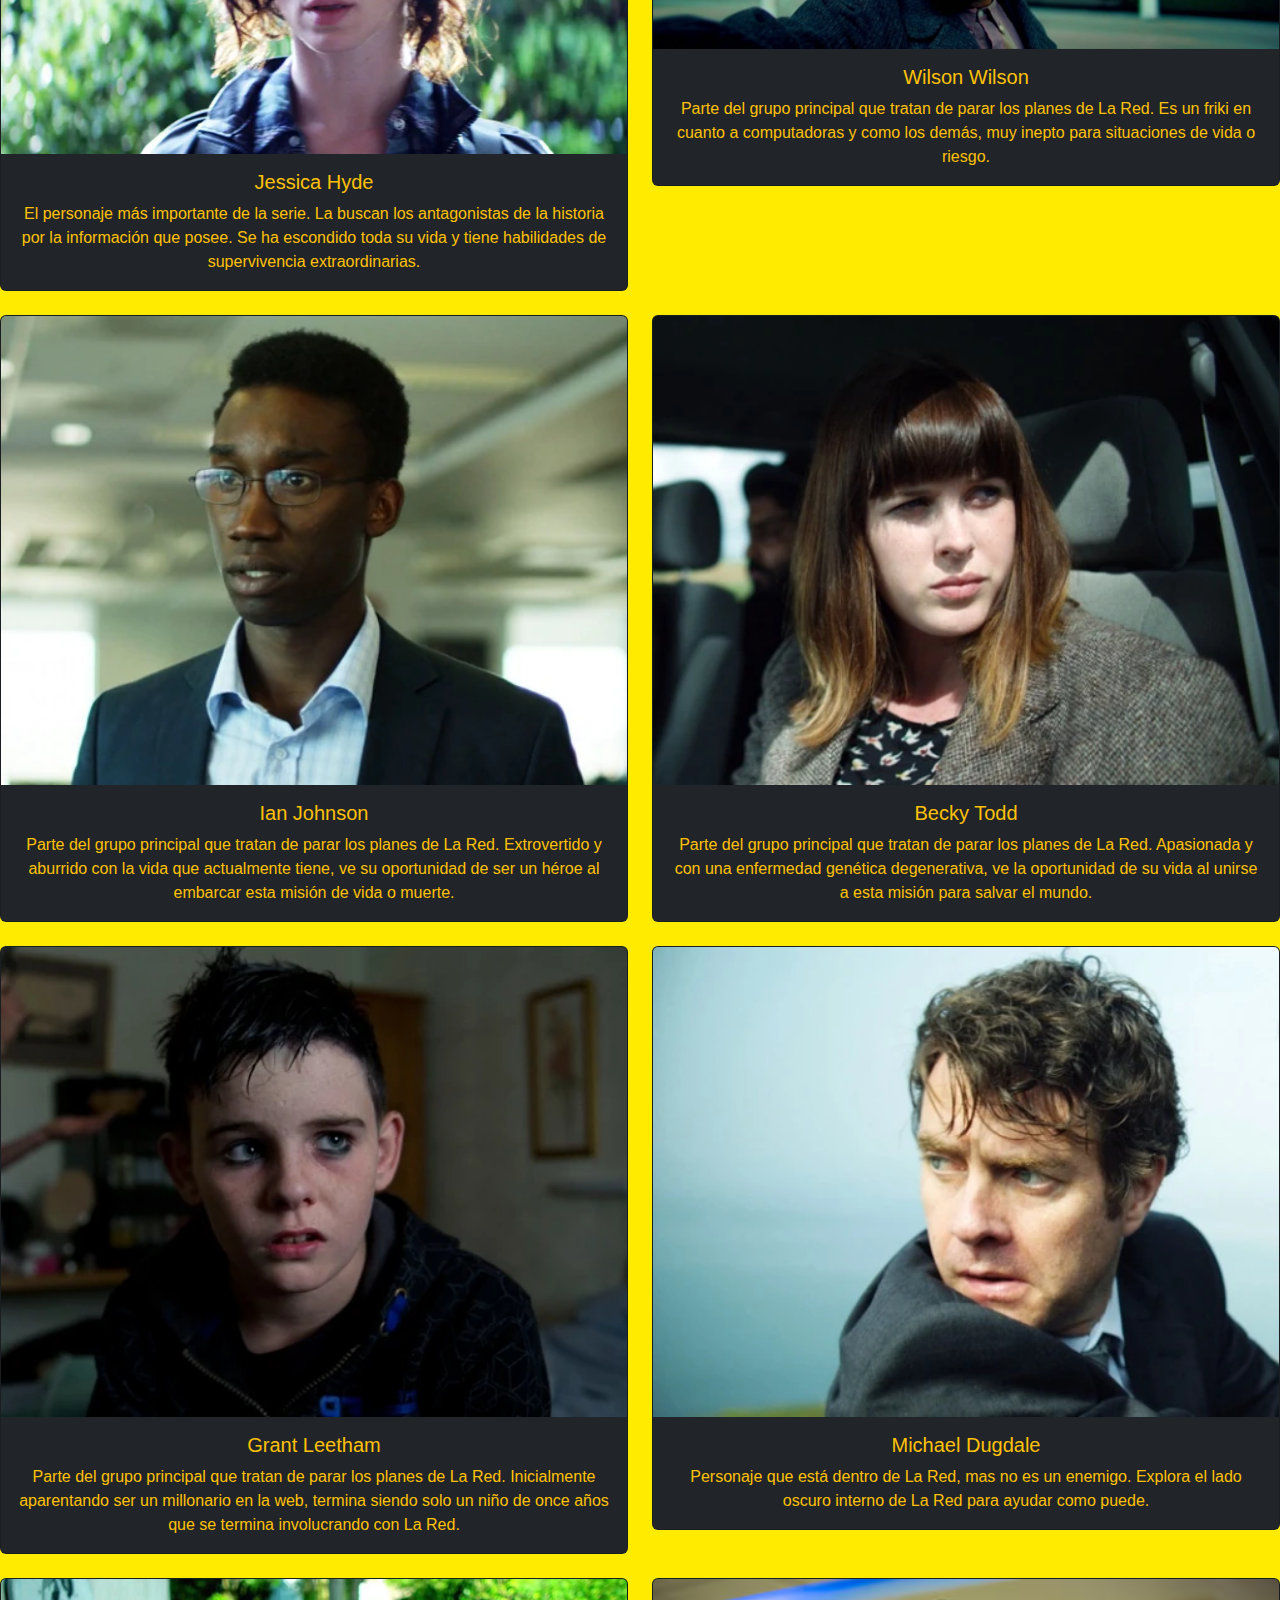
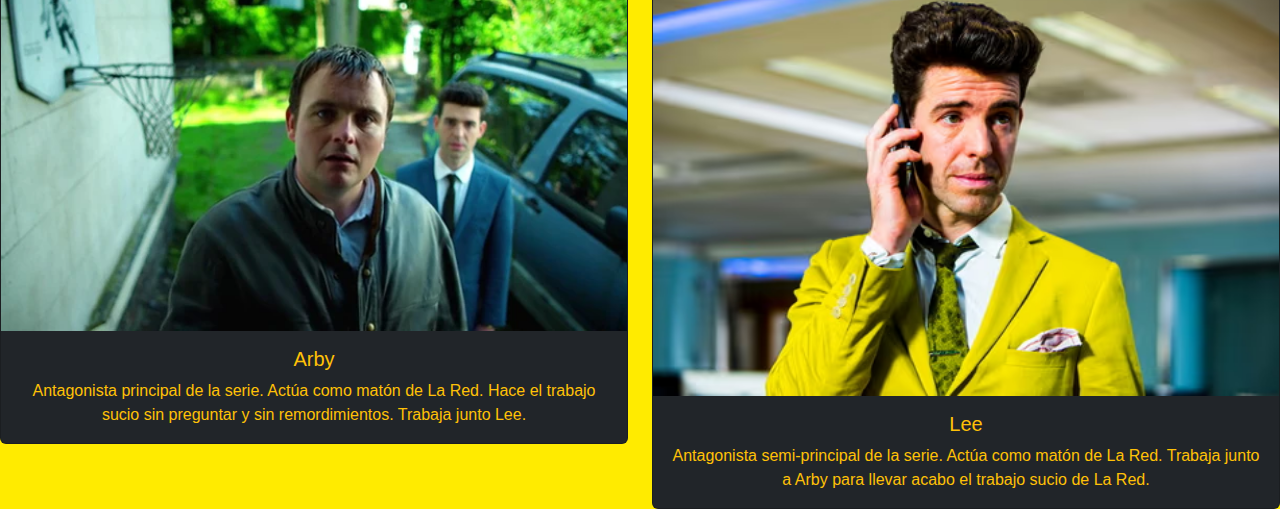
==== commit b59b7061: "Agregando contenido de la práctica 14." ====
--- a/docs/index.html
+++ b/docs/index.html
@@ -1,102 +1,127 @@
-<!DOCTYPE html>
-<html lang="es">
-<head>
-  <meta charset="UTF-8" >
-  <meta name="viewport" content="width=device-width, initial-scale=1.0" >
-  <meta name="description" content="Esta página es parte de la práctica 12 y 13, y habla acerca de la serie Utopia." >
-  <title>Utopia</title>
-  <link rel="preconnect" href="https://fonts.googleapis.com">
-  <link rel="preconnect" href="https://fonts.gstatic.com" crossorigin>
-  <link href="https://fonts.googleapis.com/css2?family=Roboto:ital,wght@0,100;0,300;0,400;0,500;0,700;0,900;1,100;1,300;1,400;1,500;1,700;1,900&display=swap" rel="stylesheet">
-  <meta name="viewport" content="width=device-width, initial-scale=1.0" />
-  <link rel="stylesheet" href="css/style.css" />
-  <link rel="icon" href="img/favicon.png" />
-</head>
-  <header>
-    <h1 class="title">Serie Favorita</h1>
-    <center><img src="img/utopia-titulo.svg" alt="Título de la serie: Utopia"></center>
-  </header>
-  <article>
-    <section>
-      <center><iframe width="1080" height="720" src="https://www.youtube.com/embed/IhPTUog6DWc?si=ge0805HL0Cbcd333" title="YouTube video player" frameborder="0" allow="accelerometer; autoplay; clipboard-write; encrypted-media; gyroscope; picture-in-picture; web-share" referrerpolicy="strict-origin-when-cross-origin" allowfullscreen></iframe></center>
-      <h2 class="text-center"><a class="link" href="https://www.youtube.com/watch?v=f6855KGtN1Y&list=PLysDEbJjdAUM4kd94SXpONlsoxXNsVcUP" target="_blank">Banda Sonora por Cristobal Tapia de Veer</a></h2>
-    </section>
-    <hr>
-    <section>
-      <body class="text-justify">
-        <h3>
-          Utopia es una serie de thriller, drama de misterio, acción, conspiración, ciencia ficción y comedia negra proveniente del Reino Unido que airó desde el 15 de enero de 2013 hasta agosto 12 de 2014. Sus creadores fueron Dennis Kelly, Mark Aldridge, Huw Kennair-Jones, John Donnelly y Clare McDonald. 
-          <br>
-          El argumento de la serie se basa en una comunidad de fanáticos del cómic que cree que la novela gráfica The Utopia Experiments predijo varias epidemias desastrosas, como la enfermedad de las vacas locas (EEB). Una rumoreada secuela inédita supuestamente contiene más información sobre futuros acontecimientos mundiales. Cuando un entusiasta de Utopía consigue el manuscrito, invita a cuatro de sus amigos de un foro en línea a encontrarse en la vida real. Sin embargo, después de hacerse con el manuscrito, los cuatro (Ian, Becky, Wilson y Grant) se encuentran en una situación complicada, ya que una organización secreta conocida sólo como "La Red" está detrás de él. Encuentran sus vidas sistemáticamente desmanteladas, mientras que los agentes de La Red matan a cualquiera que se interponga en su camino mientras buscan el manuscrito y a alguien llamada Jessica Hyde.
+<!doctype html>
+<html lang="en">
+  <head>
+    <meta charset="utf-8">
+    <meta name="viewport" content="width=device-width, initial-scale=1">
+    <title>Utopia</title>
+    <link href="https://cdn.jsdelivr.net/npm/bootstrap@5.3.3/dist/css/bootstrap.min.css" rel="stylesheet" integrity="sha384-QWTKZyjpPEjISv5WaRU9OFeRpok6YctnYmDr5pNlyT2bRjXh0JMhjY6hW+ALEwIH" crossorigin="anonymous">
+    <link rel="stylesheet" href="css/style.css" />
+    <link rel="icon" href="img/favicon.png" />
+  </head>
+  <body>
+    <header>
+      <h1 class="title">Serie Favorita</h1>
+      <center><img src="img/utopia-titulo.svg" class="img-responsive" alt="Título de la serie: Utopia"></center>
+    </header>
+      <section>
+        <center>
+          <iframe class="container" width="1080" height="720" src="https://www.youtube.com/embed/IhPTUog6DWc?si=ge0805HL0Cbcd333" title="YouTube video player" frameborder="0" allow="accelerometer; autoplay; clipboard-write; encrypted-media; gyroscope; picture-in-picture; web-share" referrerpolicy="strict-origin-when-cross-origin" allowfullscreen>
+          </iframe>
+        </center>
 
-          Jessica, que ha estado huyendo de La Red toda su vida, se reúne con el grupo y les ayuda a evadir la captura. Mientras tanto, otros personajes se ven atrapados en la órbita de La Red y, a través de sus interacciones con sus agentes, el propósito de la organización y su trama secreta salen a la luz. Cuanto más se acerca la gente a comprender lo que realmente está pasando, más peligrosas se vuelven las cosas. A medida que los rumores sobre la "gripe rusa" proliferan en todo el mundo y una variedad de grupos e individuos se acercan a los protagonistas, intentan resolver la red de misterios y conspiraciones que los rodean.
-          <br>
-          <ul class="list">Lista de Temporadas
-          <ul>- Temporada 1
-            <li>6 Capítulos</li>
-          </ul>
-          <ul>- Temporada 2
-            <li>6 Capítulos</li>
-          </ul>
-          </ul>
-        </h3>
-      </body>
-    </section>
-    <section>
-      <center><img src="img/utopia-poster.webp" alt="Póster promocional de Utopia."></center>
-    </section>
-    </hr>
-    <section>
-      <body>
-      <center><table border="1">
-        <tr class="table">
-          <th class="headline">Personajes Principales</th>
-          <th class="headline">Nombre</th>
-          <th class="headline">Descripción</th>
-        </tr>
-        <tr>
-          <td><img src="img/jessica.webp" alt="Jessica Hyde"></td>
-          <td class="text-center">Jessica Hyde</td>
-          <td class="text-center">El personaje más importante de la serie. La buscan los antagonistas de la historia por la información que posee. Se ha escondido toda su vida y tiene habilidades de supervivencia extraordinarias.</td>
-        </tr>
-        <tr>
-          <td><img src="img/wilson.jpeg" alt="Wilson Wilson"></td>
-          <td class="text-center">Wilson Wilson</td>
-          <td class="text-center">Parte del grupo principal que tratan de parar los planes de La Red. Es un friki en cuanto a computadoras y como los demás, muy inepto para situaciones de vida o riesgo.</td>
-        </tr>
-        <tr>
-          <td><img src="img/ian.webp" alt="Ian Johnson"></td>
-          <td class="text-center">Ian Johnson</td>
-          <td class="text-center">Parte del grupo principal que tratan de parar los planes de La Red. Extrovertido y aburrido con la vida que actualmente tiene, ve su oportunidad de ser un héroe al embarcar esta misión de vida o muerte.</td>
-        </tr>
-        <tr>
-          <td><img src="img/becky.webp" alt="Becky Todd"></td>
-          <td class="text-center">Becky Todd</td>
-          <td class="text-center">Parte del grupo principal que tratan de parar los planes de La Red. Apasionada y con una enfermedad genética degenerativa, ve la oportunidad de su vida al unirse a esta misión para salvar el mundo.</td>
-        </tr>
-        <tr>
-          <td><img src="img/grant.webp" alt="Grant Leetham"></td>
-          <td class="text-center">Grant Leetham</td>
-          <td class="text-center">Parte del grupo principal que tratan de parar los planes de La Red. Inicialmente aparentando ser un millonario en la web, termina siendo solo un niño de once años que se termina involucrando con La Red.</td>
-        </tr>
-        <tr>
-          <td><img src="img/dugdale.webp" alt="Michael Dugdale"></td>
-          <td class="text-center">Michael Dugdale</td>
-          <td class="text-center">Personaje que está dentro de La Red, mas no es un enemigo. Explora el lado oscuro interno de La Red para ayudar como puede.</td>
-        </tr>
-        <tr>
-          <td><img src="img/arby.webp" alt="Arby"></td>
-          <td class="text-center">Arby</td>
-          <td class="text-center">Antagonista principal de la serie. Actúa como matón de La Red. Hace el trabajo sucio sin preguntar y sin remordimientos. Trabaja junto Lee.</td>
-        </tr>
-        <tr>
-          <td><img src="img/lee.avif" alt="Lee"></td>
-          <td class="text-center">Lee</td>
-          <td class="text-center">Antagonista semi-principal de la serie. Actúa como matón de La Red. Trabaja junto a Arby para llevar acabo el trabajo sucio de La Red.</td>
-        </tr>
-      </table>
-      </center>
-      </body>
-    </section>
-  </article>
+        <h2 class="text-center"><a class="link" href="https://www.youtube.com/watch?v=f6855KGtN1Y&list=PLysDEbJjdAUM4kd94SXpONlsoxXNsVcUP" target="_blank">Banda Sonora por Cristobal Tapia de Veer</a></h2>
+      </section>
+      <figure class="figure">
+        <img src="img/utopia-poster.webp" class="figure-img img-fluid rounded" alt="...">
+        <figcaption class="figure-caption">
+          <h3 class="text-justify container">
+            Utopia es una serie de thriller, drama de misterio, acción, conspiración, ciencia ficción y comedia negra proveniente del Reino Unido que airó desde el 15 de enero de 2013 hasta agosto 12 de 2014. Sus creadores fueron Dennis Kelly, Mark Aldridge, Huw Kennair-Jones, John Donnelly y Clare McDonald. 
+            <br>
+            El argumento de la serie se basa en una comunidad de fanáticos del cómic que cree que la novela gráfica The Utopia Experiments predijo varias epidemias desastrosas, como la enfermedad de las vacas locas (EEB). Una rumoreada secuela inédita supuestamente contiene más información sobre futuros acontecimientos mundiales. Cuando un entusiasta de Utopía consigue el manuscrito, invita a cuatro de sus amigos de un foro en línea a encontrarse en la vida real. Sin embargo, después de hacerse con el manuscrito, los cuatro (Ian, Becky, Wilson y Grant) se encuentran en una situación complicada, ya que una organización secreta conocida sólo como "La Red" está detrás de él. Encuentran sus vidas sistemáticamente desmanteladas, mientras que los agentes de La Red matan a cualquiera que se interponga en su camino mientras buscan el manuscrito y a alguien llamada Jessica Hyde.
+  
+            Jessica, que ha estado huyendo de La Red toda su vida, se reúne con el grupo y les ayuda a evadir la captura. Mientras tanto, otros personajes se ven atrapados en la órbita de La Red y, a través de sus interacciones con sus agentes, el propósito de la organización y su trama secreta salen a la luz. Cuanto más se acerca la gente a comprender lo que realmente está pasando, más peligrosas se vuelven las cosas. A medida que los rumores sobre la "gripe rusa" proliferan en todo el mundo y una variedad de grupos e individuos se acercan a los protagonistas, intentan resolver la red de misterios y conspiraciones que los rodean.
+          </h3>
+        </figcaption>
+      </figure>
+      <h3 class="text-center container">
+        <ul class="list">Lista de Temporadas:
+        <ul>- Temporada 1
+        <br> 6 Capítulos
+        </ul>
+        <ul>- Temporada 2
+        <br> 6 Capítulos
+        </ul>
+        </ul>
+      </h3>
+      <section>
+        <body>
+          <div class="row row-cols-1 row-cols-md-2 g-4">
+            <div class="col">
+              <div class="card bg-dark">
+                <img src="img/jessica.webp" class="card-img-top" alt="Jessica Hyde">
+                <div class="card-body">
+                  <h5 class="card-title text-center text-warning">Jessica Hyde</h5>
+                  <p class="card-text text-center text-warning">El personaje más importante de la serie. La buscan los antagonistas de la historia por la información que posee. Se ha escondido toda su vida y tiene habilidades de supervivencia extraordinarias.</p>
+                </div>
+              </div>
+            </div>
+            <div class="col">
+              <div class="card bg-dark">
+                <img src="img/wilson.jpeg" class="card-img-top" alt="Wilson Wilson">
+                <div class="card-body">
+                  <h5 class="card-title text-center text-warning">Wilson Wilson</h5>
+                  <p class="card-text text-center text-warning">Parte del grupo principal que tratan de parar los planes de La Red. Es un friki en cuanto a computadoras y como los demás, muy inepto para situaciones de vida o riesgo.</p>
+                </div>
+              </div>
+            </div>
+            <div class="col">
+              <div class="card bg-dark">
+                <img src="img/ian.webp" class="card-img-top" alt="Ian Johnson">
+                <div class="card-body">
+                  <h5 class="card-title text-center text-warning">Ian Johnson</h5>
+                  <p class="card-text text-center text-warning">Parte del grupo principal que tratan de parar los planes de La Red. Extrovertido y aburrido con la vida que actualmente tiene, ve su oportunidad de ser un héroe al embarcar esta misión de vida o muerte.</p>
+                </div>
+              </div>
+            </div>
+            <div class="col">
+              <div class="card bg-dark">
+                <img src="img/becky.webp" class="card-img-top" alt="Becky Todd">
+                <div class="card-body">
+                  <h5 class="card-title text-center text-warning">Becky Todd</h5>
+                  <p class="card-text text-center text-warning">Parte del grupo principal que tratan de parar los planes de La Red. Apasionada y con una enfermedad genética degenerativa, ve la oportunidad de su vida al unirse a esta misión para salvar el mundo.</p>
+                </div>
+              </div>
+
+            </div>
+            <div class="col">
+              <div class="card bg-dark">
+                <img src="img/grant.webp" class="card-img-top" alt="Grant Leetham">
+                <div class="card-body">
+                  <h5 class="card-title text-center text-warning">Grant Leetham</h5>
+                  <p class="card-text text-center text-warning">Parte del grupo principal que tratan de parar los planes de La Red. Inicialmente aparentando ser un millonario en la web, termina siendo solo un niño de once años que se termina involucrando con La Red.</p>
+                </div>
+              </div>
+            </div>
+            <div class="col">
+              <div class="card bg-dark">
+                <img src="img/dugdale.webp" class="card-img-top" alt="Michael Dugdale">
+                <div class="card-body">
+                  <h5 class="card-title text-center text-warning">Michael Dugdale</h5>
+                  <p class="card-text text-center text-warning">Personaje que está dentro de La Red, mas no es un enemigo. Explora el lado oscuro interno de La Red para ayudar como puede.</p>
+                </div>
+              </div>
+
+            </div>
+            <div class="col">
+              <div class="card bg-dark">
+                <img src="img/arby.webp" class="card-img-top" alt="Arby">
+                <div class="card-body">
+                  <h5 class="card-title text-center text-warning">Arby</h5>
+                  <p class="card-text text-center text-warning">Antagonista principal de la serie. Actúa como matón de La Red. Hace el trabajo sucio sin preguntar y sin remordimientos. Trabaja junto Lee.</p>
+                </div>
+              </div>
+
+            </div>
+            <div class="col">
+              <div class="card bg-dark">
+                <img src="img/lee.avif" class="card-img-top" alt="Lee">
+                <div class="card-body">
+                  <h5 class="card-title text-center text-warning">Lee</h5>
+                  <p class="card-text text-center text-warning">Antagonista semi-principal de la serie. Actúa como matón de La Red. Trabaja junto a Arby para llevar acabo el trabajo sucio de La Red.</p>
+                </div>
+              </div>
+        </body>
+      </section>
+    </article>
+  </body>
 </html>--- a/docs/css/style.css
+++ b/docs/css/style.css
@@ -4,7 +4,11 @@
   --color-tertiary: #1a1500;
   --background-primary: #ffeb00;
 }
-
+img {
+  display: block;
+  max-width: 100%;
+  height: auto;
+}
 body {
   font-size: 16px;
   font-family: "Roboto", sans-serif;
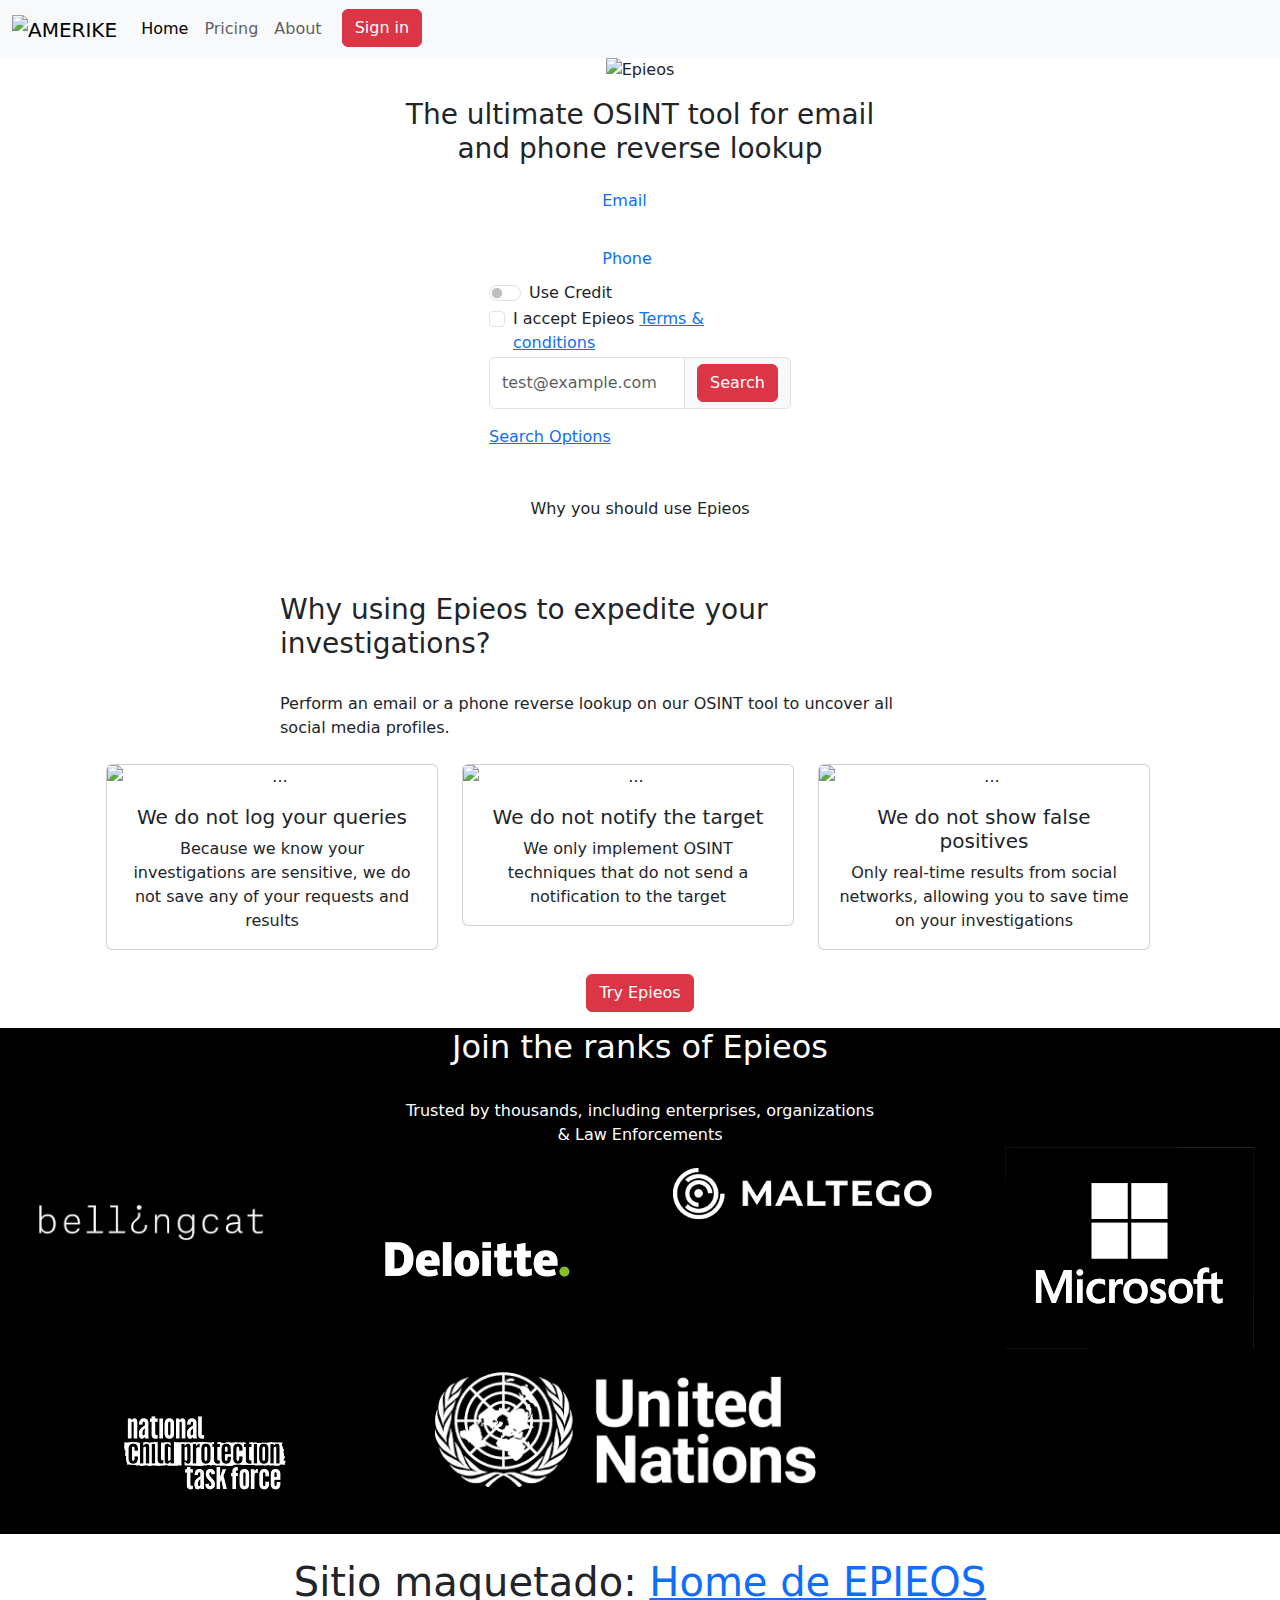
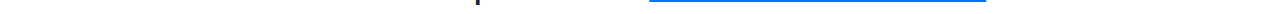
==== commit 82fe4301: "Agregando contenido de la práctica 15." ====
--- a/docs/index.html
+++ b/docs/index.html
@@ -1,127 +1,195 @@
 <!doctype html>
-<html lang="en">
+<html lang="es">
   <head>
     <meta charset="utf-8">
     <meta name="viewport" content="width=device-width, initial-scale=1">
-    <title>Utopia</title>
+    <title>Epieos, the ultimate OSINT tool</title>
     <link href="https://cdn.jsdelivr.net/npm/bootstrap@5.3.3/dist/css/bootstrap.min.css" rel="stylesheet" integrity="sha384-QWTKZyjpPEjISv5WaRU9OFeRpok6YctnYmDr5pNlyT2bRjXh0JMhjY6hW+ALEwIH" crossorigin="anonymous">
-    <link rel="stylesheet" href="css/style.css" />
-    <link rel="icon" href="img/favicon.png" />
   </head>
   <body>
-    <header>
-      <h1 class="title">Serie Favorita</h1>
-      <center><img src="img/utopia-titulo.svg" class="img-responsive" alt="Título de la serie: Utopia"></center>
-    </header>
-      <section>
-        <center>
-          <iframe class="container" width="1080" height="720" src="https://www.youtube.com/embed/IhPTUog6DWc?si=ge0805HL0Cbcd333" title="YouTube video player" frameborder="0" allow="accelerometer; autoplay; clipboard-write; encrypted-media; gyroscope; picture-in-picture; web-share" referrerpolicy="strict-origin-when-cross-origin" allowfullscreen>
-          </iframe>
-        </center>
-
-        <h2 class="text-center"><a class="link" href="https://www.youtube.com/watch?v=f6855KGtN1Y&list=PLysDEbJjdAUM4kd94SXpONlsoxXNsVcUP" target="_blank">Banda Sonora por Cristobal Tapia de Veer</a></h2>
+    <nav class="navbar navbar-expand-lg bg-body-tertiary">
+      <div class="container-fluid">
+        <a class="navbar-brand" href="#">
+          <img src="https://investigators-toolbox.com/wp-content/uploads/2021/05/epieos.png" alt="AMERIKE"
+          width="auto"
+          height="72">
+        </a>
+        <button class="navbar-toggler" type="button" data-bs-toggle="collapse" data-bs-target="#navbarNav" aria-controls="navbarNav" aria-expanded="false" aria-label="Toggle navigation">
+          <span class="navbar-toggler-icon"></span>
+        </button>
+        <div class="collapse navbar-collapse" id="navbarNav">
+          <ul class="navbar-nav">
+            <li class="nav-item">
+              <a class="nav-link active" aria-current="page" href="#">Home</a>
+            </li>
+            <li class="nav-item">
+              <a class="nav-link" href="#">Pricing</a>
+            </li>
+            <li class="nav-item">
+              <a class="nav-link" href="#">About</a>
+            </li>
+            <li class="nav-item container">
+                <button type="button" class="btn btn-danger">Sign in</button>
+              </div>
+              
+            </li>
+          </ul>
+        </div>
+      </div>
+    </nav>
+    <p class="container text-center">
+      <img src="https://investigators-toolbox.com/wp-content/uploads/2021/05/epieos.png" alt="Epieos"
+      width="auto"
+      height="110">
+      <br>
+      <h3 class="text-center">
+        The ultimate OSINT tool for email
+        <br>and phone reverse lookup
+      </h3>
+    </center>
+    </p>
+      <section class="row">
+        <article class="container col-md-3">
+          <ul class="container col-md-3 nav nav-underline">
+            <li class="nav-item">
+              <a class="nav-link" href="#">Email</a>
+            </li>
+            <li class="nav-item">
+              <a class="nav-link" href="#">Phone</a>
+            </li>
+          </ul>
+          <div class="form-check form-switch">
+            <input class="form-check-input" type="checkbox" role="switch" id="flexSwitchCheckDefault">
+            <label class="form-check-label" for="flexSwitchCheckDefault">Use Credit</label>
+          </div>
+          <div class="form-check">
+            <input class="form-check-input" type="checkbox" value="" id="flexCheckDefault">
+            <label class="form-check-label" for="flexCheckDefault">
+              I accept Epieos 
+              <a href="https://epieos.com/terms" target="_blank">Terms & conditions</a>
+            </label>
+          </div>
+          <div class="input-group mb-3">
+            <input type="text" class="form-control" placeholder="test@example.com" aria-label="Recipient's username" aria-describedby="basic-addon2">
+            <span class="input-group-text" id="basic-addon2">
+              <button type="button" class="btn btn-danger">Search</button>
+            </span>
+          </div>
+          <a href="#">Search Options</a>
+        </article>
       </section>
-      <figure class="figure">
-        <img src="img/utopia-poster.webp" class="figure-img img-fluid rounded" alt="...">
-        <figcaption class="figure-caption">
-          <h3 class="text-justify container">
-            Utopia es una serie de thriller, drama de misterio, acción, conspiración, ciencia ficción y comedia negra proveniente del Reino Unido que airó desde el 15 de enero de 2013 hasta agosto 12 de 2014. Sus creadores fueron Dennis Kelly, Mark Aldridge, Huw Kennair-Jones, John Donnelly y Clare McDonald. 
+      <section class="container">
+        <center class="p-5">Why you should use Epieos</center>
+        <br>
+        <article class="container col-md-8 text-start">
+          <h3>Why using Epieos to expedite your 
             <br>
-            El argumento de la serie se basa en una comunidad de fanáticos del cómic que cree que la novela gráfica The Utopia Experiments predijo varias epidemias desastrosas, como la enfermedad de las vacas locas (EEB). Una rumoreada secuela inédita supuestamente contiene más información sobre futuros acontecimientos mundiales. Cuando un entusiasta de Utopía consigue el manuscrito, invita a cuatro de sus amigos de un foro en línea a encontrarse en la vida real. Sin embargo, después de hacerse con el manuscrito, los cuatro (Ian, Becky, Wilson y Grant) se encuentran en una situación complicada, ya que una organización secreta conocida sólo como "La Red" está detrás de él. Encuentran sus vidas sistemáticamente desmanteladas, mientras que los agentes de La Red matan a cualquiera que se interponga en su camino mientras buscan el manuscrito y a alguien llamada Jessica Hyde.
-  
-            Jessica, que ha estado huyendo de La Red toda su vida, se reúne con el grupo y les ayuda a evadir la captura. Mientras tanto, otros personajes se ven atrapados en la órbita de La Red y, a través de sus interacciones con sus agentes, el propósito de la organización y su trama secreta salen a la luz. Cuanto más se acerca la gente a comprender lo que realmente está pasando, más peligrosas se vuelven las cosas. A medida que los rumores sobre la "gripe rusa" proliferan en todo el mundo y una variedad de grupos e individuos se acercan a los protagonistas, intentan resolver la red de misterios y conspiraciones que los rodean.
-          </h3>
-        </figcaption>
-      </figure>
-      <h3 class="text-center container">
-        <ul class="list">Lista de Temporadas:
-        <ul>- Temporada 1
-        <br> 6 Capítulos
-        </ul>
-        <ul>- Temporada 2
-        <br> 6 Capítulos
-        </ul>
-        </ul>
-      </h3>
-      <section>
-        <body>
-          <div class="row row-cols-1 row-cols-md-2 g-4">
-            <div class="col">
-              <div class="card bg-dark">
-                <img src="img/jessica.webp" class="card-img-top" alt="Jessica Hyde">
-                <div class="card-body">
-                  <h5 class="card-title text-center text-warning">Jessica Hyde</h5>
-                  <p class="card-text text-center text-warning">El personaje más importante de la serie. La buscan los antagonistas de la historia por la información que posee. Se ha escondido toda su vida y tiene habilidades de supervivencia extraordinarias.</p>
-                </div>
-              </div>
+            investigations?</h3>
+          <br>
+          Perform an email or a phone reverse lookup on our OSINT tool to uncover all 
+          <br>
+          social media profiles.
+        </article>
+      </section>
+      <br>
+      <section class="container text-center">
+        <article class="container">
+      <div class="row container row-cols-9 row-cols-md-9">
+        <div class="col">
+          <div class="card">
+            <img src="..." class="card-img-top" alt="...">
+            <div class="card-body">
+              <h5 class="card-title">We do not log your queries</h5>
+              <p class="card-text">Because we know your investigations are sensitive, we do not save any of your requests and results</p>
             </div>
-            <div class="col">
-              <div class="card bg-dark">
-                <img src="img/wilson.jpeg" class="card-img-top" alt="Wilson Wilson">
-                <div class="card-body">
-                  <h5 class="card-title text-center text-warning">Wilson Wilson</h5>
-                  <p class="card-text text-center text-warning">Parte del grupo principal que tratan de parar los planes de La Red. Es un friki en cuanto a computadoras y como los demás, muy inepto para situaciones de vida o riesgo.</p>
-                </div>
-              </div>
+          </div>
+        </div>
+        <div class="col">
+          <div class="card">
+            <img src="..." class="card-img-top" alt="...">
+            <div class="card-body">
+              <h5 class="card-title">We do not notify the target</h5>
+              <p class="card-text">We only implement OSINT techniques that do not send a notification to the target</p>
             </div>
-            <div class="col">
-              <div class="card bg-dark">
-                <img src="img/ian.webp" class="card-img-top" alt="Ian Johnson">
-                <div class="card-body">
-                  <h5 class="card-title text-center text-warning">Ian Johnson</h5>
-                  <p class="card-text text-center text-warning">Parte del grupo principal que tratan de parar los planes de La Red. Extrovertido y aburrido con la vida que actualmente tiene, ve su oportunidad de ser un héroe al embarcar esta misión de vida o muerte.</p>
-                </div>
-              </div>
+          </div>
+        </div>
+        <div class="col">
+          <div class="card">
+            <img src="..." class="card-img-top" alt="...">
+            <div class="card-body">
+              <h5 class="card-title">We do not show false positives</h5>
+              <p class="card-text">Only real-time results from social networks, allowing you to save time on your investigations</p>
             </div>
-            <div class="col">
-              <div class="card bg-dark">
-                <img src="img/becky.webp" class="card-img-top" alt="Becky Todd">
-                <div class="card-body">
-                  <h5 class="card-title text-center text-warning">Becky Todd</h5>
-                  <p class="card-text text-center text-warning">Parte del grupo principal que tratan de parar los planes de La Red. Apasionada y con una enfermedad genética degenerativa, ve la oportunidad de su vida al unirse a esta misión para salvar el mundo.</p>
-                </div>
-              </div>
-
-            </div>
-            <div class="col">
-              <div class="card bg-dark">
-                <img src="img/grant.webp" class="card-img-top" alt="Grant Leetham">
-                <div class="card-body">
-                  <h5 class="card-title text-center text-warning">Grant Leetham</h5>
-                  <p class="card-text text-center text-warning">Parte del grupo principal que tratan de parar los planes de La Red. Inicialmente aparentando ser un millonario en la web, termina siendo solo un niño de once años que se termina involucrando con La Red.</p>
-                </div>
-              </div>
-            </div>
-            <div class="col">
-              <div class="card bg-dark">
-                <img src="img/dugdale.webp" class="card-img-top" alt="Michael Dugdale">
-                <div class="card-body">
-                  <h5 class="card-title text-center text-warning">Michael Dugdale</h5>
-                  <p class="card-text text-center text-warning">Personaje que está dentro de La Red, mas no es un enemigo. Explora el lado oscuro interno de La Red para ayudar como puede.</p>
-                </div>
-              </div>
-
-            </div>
-            <div class="col">
-              <div class="card bg-dark">
-                <img src="img/arby.webp" class="card-img-top" alt="Arby">
-                <div class="card-body">
-                  <h5 class="card-title text-center text-warning">Arby</h5>
-                  <p class="card-text text-center text-warning">Antagonista principal de la serie. Actúa como matón de La Red. Hace el trabajo sucio sin preguntar y sin remordimientos. Trabaja junto Lee.</p>
-                </div>
-              </div>
-
-            </div>
-            <div class="col">
-              <div class="card bg-dark">
-                <img src="img/lee.avif" class="card-img-top" alt="Lee">
-                <div class="card-body">
-                  <h5 class="card-title text-center text-warning">Lee</h5>
-                  <p class="card-text text-center text-warning">Antagonista semi-principal de la serie. Actúa como matón de La Red. Trabaja junto a Arby para llevar acabo el trabajo sucio de La Red.</p>
-                </div>
-              </div>
-        </body>
+          </div>
+        </div>
+        </div>
+      </div>
+    </article>
       </section>
-    </article>
+      <br>
+    <p class="container text-center">
+    <button type="button" class="btn btn-danger">Try Epieos</button>
+    </p>
+    <section class="row bg-black text-white text-center">
+      <article class="col-12"><h2 class="text-center">Join the ranks of Epieos</h2>
+      <br>
+      Trusted by thousands, including enterprises, organizations
+      <br>& Law Enforcements</article>
+      <article class="col-4 col-md-3">
+        <img
+          class="img-fluid"
+          src="[data-uri]"
+          alt=""
+        />
+      </article>
+      <article class="col-4 col-md-3">
+        <img
+          class="img-fluid"
+          src="[data-uri]"
+          alt=""
+        />
+      </article>
+      <article class="col-4 col-md-3">
+        <img
+          class="img-fluid"
+          src="[data-uri]"
+          alt=""
+        />
+      </article>
+      <article class="col-4 col-md-3">
+        <img
+          class="img-fluid"
+          src="[data-uri]"
+          alt=""
+        />
+      </article>
+      <article class="col-4 col-md-4">
+        <img
+          class="img-fluid"
+          src="[data-uri]"
+          alt=""
+        />
+      </article>
+      <article class="col-4 col-md-4">
+        <img
+          class="img-fluid"
+          src="[data-uri]"
+          alt=""
+        />
+      </article>
+      <article class="col-4 col-md-4">
+        <img
+          class="img-fluid"
+          src="https://encrypted-tbn0.gstatic.com/images?q=tbn:ANd9GcRfQLowrt0c6D5ZnLahJx6e0ysVkPOTVyDqMA&usqp=CAU"
+          alt=""
+        />
+      </article>
+    </section>  
+    <br>
+    <h1 class="text-center">
+      Sitio maquetado:
+      <a href="https://epieos.com/" target="_blank">Home de EPIEOS</a>
+    </h1>
+    <script src="https://cdn.jsdelivr.net/npm/bootstrap@5.3.3/dist/js/bootstrap.bundle.min.js" integrity="sha384-YvpcrYf0tY3lHB60NNkmXc5s9fDVZLESaAA55NDzOxhy9GkcIdslK1eN7N6jIeHz" crossorigin="anonymous"></script>
   </body>
 </html>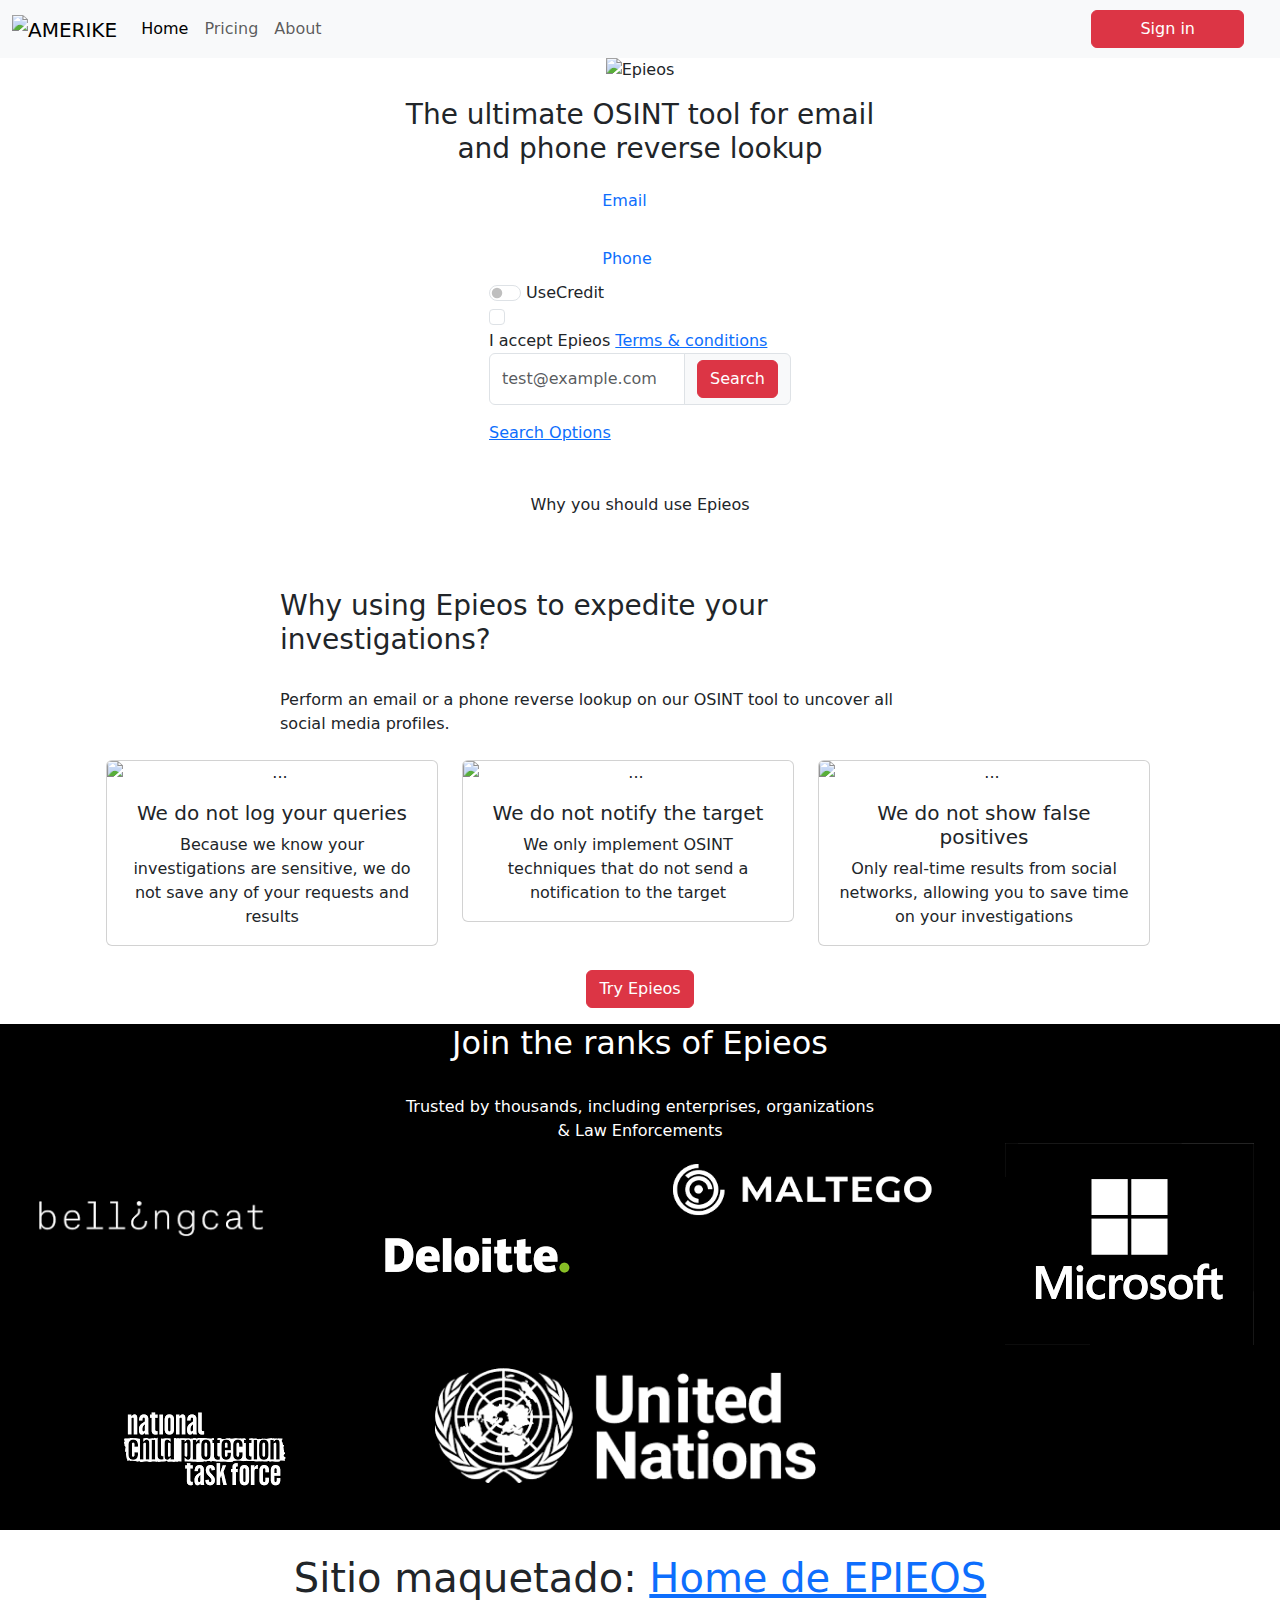
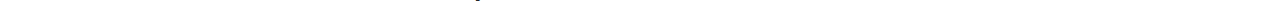
==== commit 30806836: "Agregando cambios a la práctica 15." ====
--- a/docs/index.html
+++ b/docs/index.html
@@ -28,15 +28,13 @@
             <li class="nav-item">
               <a class="nav-link" href="#">About</a>
             </li>
-            <li class="nav-item container">
-                <button type="button" class="btn btn-danger">Sign in</button>
-              </div>
-              
-            </li>
           </ul>
+          </div>
+        <div class="d-table-cell tar">
+              <button type="button" class="btn btn-danger me-4 ps-5 pe-5">Sign in</button>
         </div>
-      </div>
     </nav>
+
     <p class="container text-center">
       <img src="https://investigators-toolbox.com/wp-content/uploads/2021/05/epieos.png" alt="Epieos"
       width="auto"
@@ -58,17 +56,19 @@
               <a class="nav-link" href="#">Phone</a>
             </li>
           </ul>
-          <div class="form-check form-switch">
-            <input class="form-check-input" type="checkbox" role="switch" id="flexSwitchCheckDefault">
-            <label class="form-check-label" for="flexSwitchCheckDefault">Use Credit</label>
-          </div>
-          <div class="form-check">
-            <input class="form-check-input" type="checkbox" value="" id="flexCheckDefault">
-            <label class="form-check-label" for="flexCheckDefault">
+            <div class="form-check-inline form-switch">
+              <input class="form-check-input" type="checkbox" role="switch" id="flexSwitchCheckDefault">
+              <label class="form-check-label" for="flexSwitchCheckDefault">UseCredit</label>
+            </div>
+            <div class="form-check-inline">
+              <input class="form-check-input" type="checkbox" value="" id="flexCheckDefault">
+              <label class="form-check-label" for="flexCheckDefault">
               I accept Epieos 
-              <a href="https://epieos.com/terms" target="_blank">Terms & conditions</a>
-            </label>
-          </div>
+                <a href="https://epieos.com/terms" target="_blank">Terms & conditions</a>
+              </label>
+            </div>
+
+
           <div class="input-group mb-3">
             <input type="text" class="form-control" placeholder="test@example.com" aria-label="Recipient's username" aria-describedby="basic-addon2">
             <span class="input-group-text" id="basic-addon2">
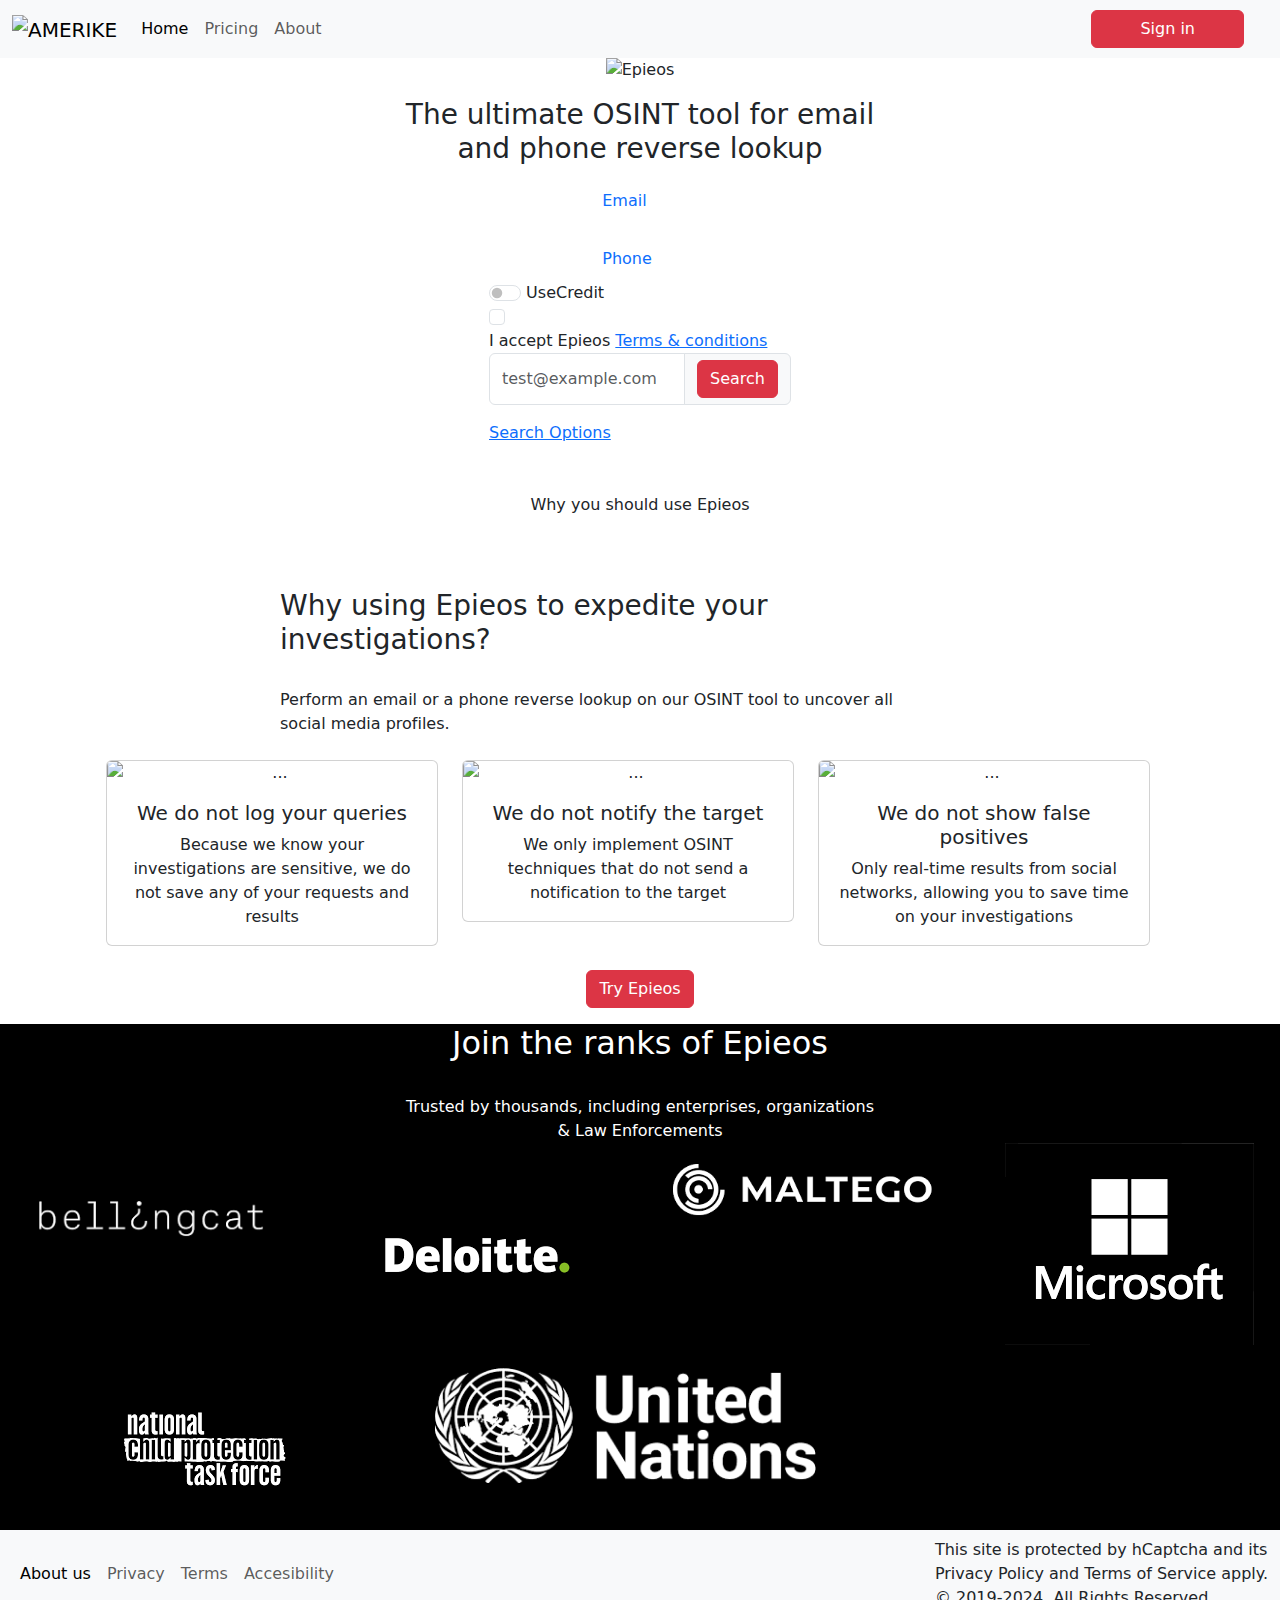
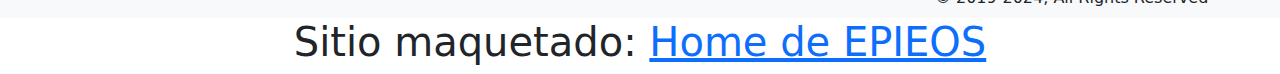
==== commit 11b5b93c: "Agregando contenido a la Práctica 15." ====
--- a/docs/index.html
+++ b/docs/index.html
@@ -185,7 +185,37 @@
         />
       </article>
     </section>  
-    <br>
+    <div class="bottom">
+      <nav class="navbar navbar-expand-lg bg-body-tertiary">
+        <div class="container-fluid">
+          <button class="navbar-toggler" type="button" data-bs-toggle="collapse" data-bs-target="#navbarNav" aria-controls="navbarNav" aria-expanded="false" aria-label="Toggle navigation">
+            <span class="navbar-toggler-icon"></span>
+          </button>
+          <div class="collapse navbar-collapse" id="navbarNav">
+            <ul class="navbar-nav">
+              <li class="nav-item">
+                <a class="nav-link active" aria-current="page" href="#">About us</a>
+              </li>
+              <li class="nav-item">
+                <a class="nav-link" href="#">Privacy</a>
+              </li>
+              <li class="nav-item">
+                <a class="nav-link" href="#">Terms</a>
+              </li>
+              <li class="nav-item">
+                <a class="nav-link" href="#">Accesibility</a>
+              </li>
+            </ul>
+          </div>
+          <div class="d-table-cell tar">
+            This site is protected by hCaptcha and its
+            <br>Privacy Policy and Terms of Service apply.
+            <br>© 2019-2024, All Rights Reserved
+            
+      </div>
+        </div>
+      </nav>
+    </div>
     <h1 class="text-center">
       Sitio maquetado:
       <a href="https://epieos.com/" target="_blank">Home de EPIEOS</a>
